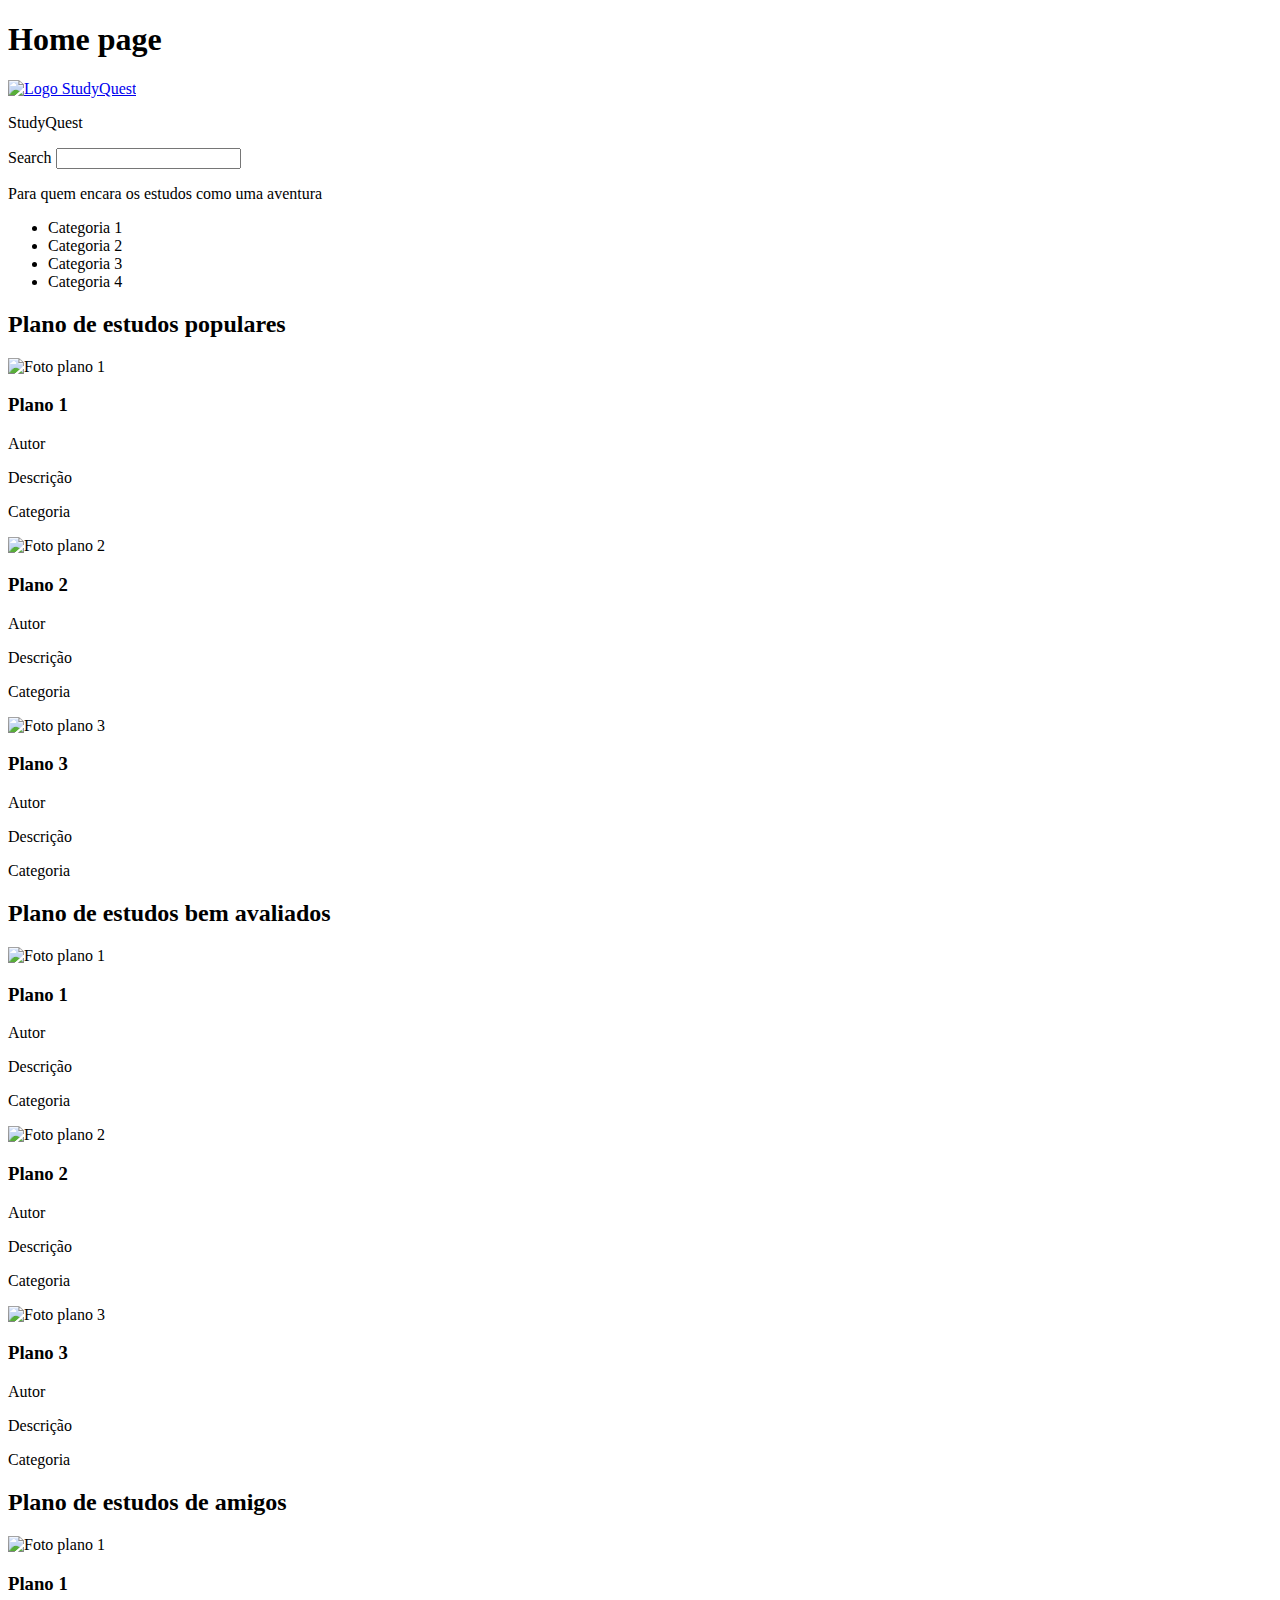
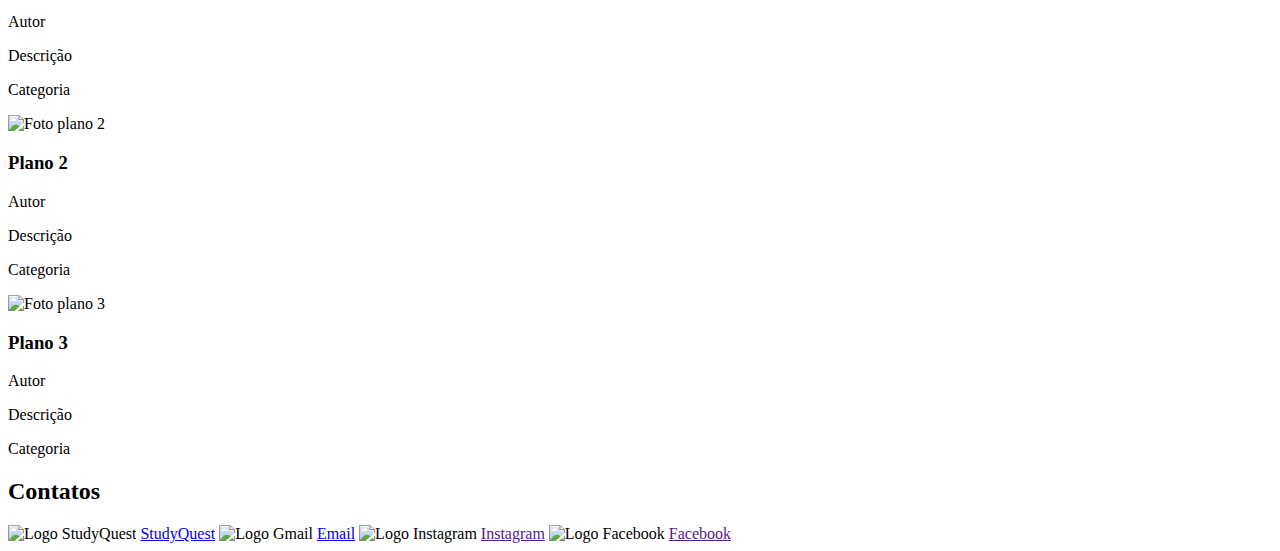
==== index.html @ 25277885 "Pagina home" ====
<!DOCTYPE html>
<html lang="pt-br">
    <head>
        <meta charset="UTF-8">
        <meta name="viewport" content="width=device-width, initial-scale=1.0">
        <meta name="description" content="Uma plataforma de divulgação de planos de estudo para aqueles que encaram o estudo como uma aventura! ">
        <title>StudyQuest - Home Page</title>
    </head>
    <body>
        <h1><strong>Home page</strong></h1>
        <a href="/index.html"><img src="" alt="Logo StudyQuest"></a>
        <p>StudyQuest</p>
        <form action= "" method = "GET">
            <label>Search</label>
            <input type="text" name="seachText">
        </form>
        <p>Para quem encara os estudos como uma aventura</p>
        <ul>
            <li>Categoria 1</li>
            <li>Categoria 2</li>
            <li>Categoria 3</li>
            <li>Categoria 4</li>
        </ul>
        <h2>Plano de estudos populares</h2>
            <div lista 1 de Planos>
                <div Plano 1>
                    <img src="" alt="Foto plano 1">
                    <h3 class="Titulo">Plano 1</h3>
                    <p class="Autor">Autor</p>
                    <p class="Descrição">Descrição</p>
                    <p class="Categoria">Categoria</p>
                </div>
                <div Plano 2>
                    <img src="" alt="Foto plano 2">
                    <h3 class="Titulo">Plano 2</h3>
                    <p class="Autor">Autor</p>
                    <p class="Descrição">Descrição</p>
                    <p class="Categoria">Categoria</p>
                </div>
                <div Plano 3>
                    <img src="" alt="Foto plano 3">
                    <h3 class="Titulo">Plano 3</h3>
                    <p class="Autor">Autor</p>
                    <p class="Descrição">Descrição</p>
                    <p class="Categoria">Categoria</p>
                </div>
            </div>
        <h2>Plano de estudos bem avaliados</h2>
            <div lista 2 de Planos>
                <div Plano 1>
                    <img src="" alt="Foto plano 1">
                    <h3 class="Titulo">Plano 1</h3>
                    <p class="Autor">Autor</p>
                    <p class="Descrição">Descrição</p>
                    <p class="Categoria">Categoria</p>
                </div>
                <div Plano 2>
                    <img src="" alt="Foto plano 2">
                    <h3 class="Titulo">Plano 2</h3>
                    <p class="Autor">Autor</p>
                    <p class="Descrição">Descrição</p>
                    <p class="Categoria">Categoria</p>
                </div>
                <div Plano 3>
                    <img src="" alt="Foto plano 3">
                    <h3 class="Titulo">Plano 3</h3>
                    <p class="Autor">Autor</p>
                    <p class="Descrição">Descrição</p>
                    <p class="Categoria">Categoria</p>
                </div>
            </div>
        <h2>Plano de estudos de amigos</h2>
            <div lista 3 de Planos>
                <div Plano 1>
                    <img src="" alt="Foto plano 1">
                    <h3 class="Titulo">Plano 1</h3>
                    <p class="Autor">Autor</p>
                    <p class="Descrição">Descrição</p>
                    <p class="Categoria">Categoria</p>
                </div>
                <div Plano 2>
                    <img src="" alt="Foto plano 2">
                    <h3 class="Titulo">Plano 2</h3>
                    <p class="Autor">Autor</p>
                    <p class="Descrição">Descrição</p>
                    <p class="Categoria">Categoria</p>
                </div>
                <div Plano 3>
                    <img src="" alt="Foto plano 3">
                    <h3 class="Titulo">Plano 3</h3>
                    <p class="Autor">Autor</p>
                    <p class="Descrição">Descrição</p>
                    <p class="Categoria">Categoria</p>
                </div>
            </div>
        <h2>Contatos</h2>
            <img src="" alt="Logo StudyQuest">
            <a href="/index.html">StudyQuest</a>
            <img src="" alt="Logo Gmail">
            <a href="mailto:iquecarvalho2005@gmail.com">Email</a>
            <img src="" alt="Logo Instagram">
            <a href="">Instagram</a>
            <img src="" alt="Logo Facebook">
            <a href="">Facebook</a>
    </body>
</html>
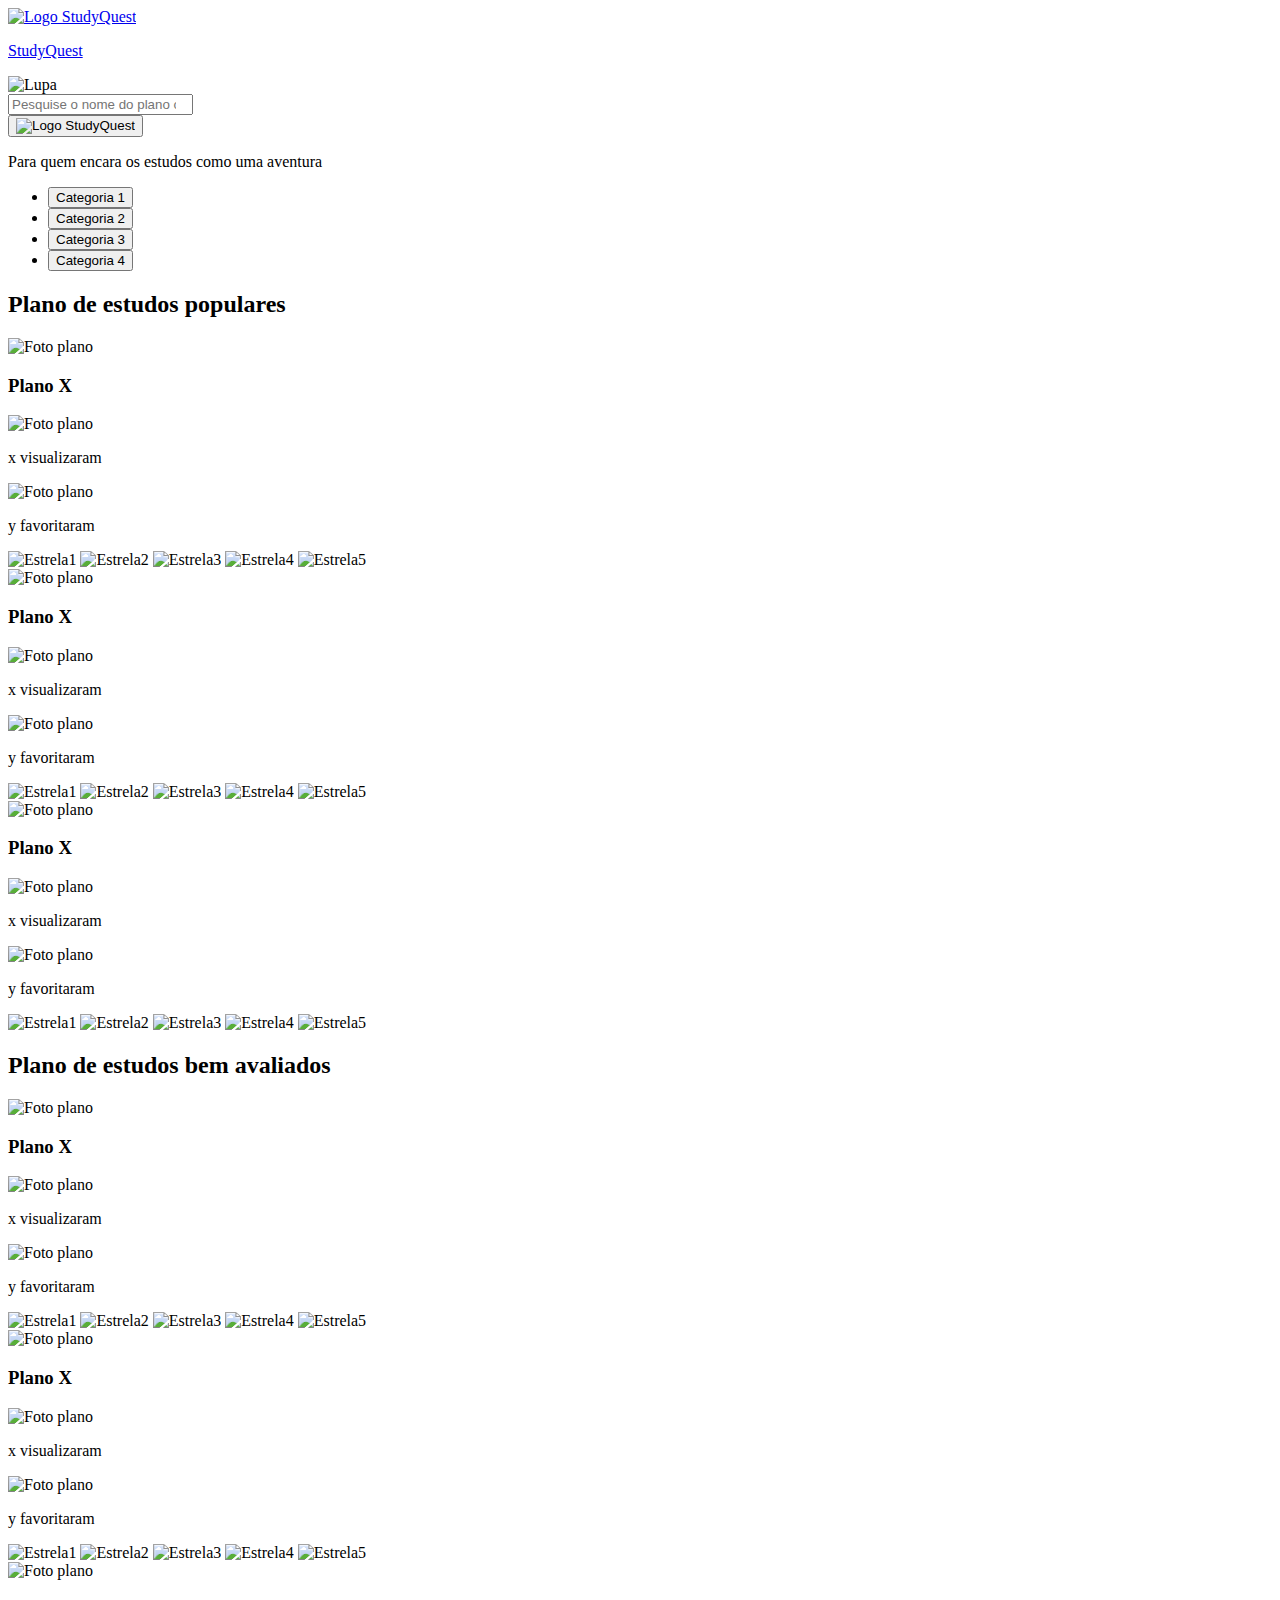
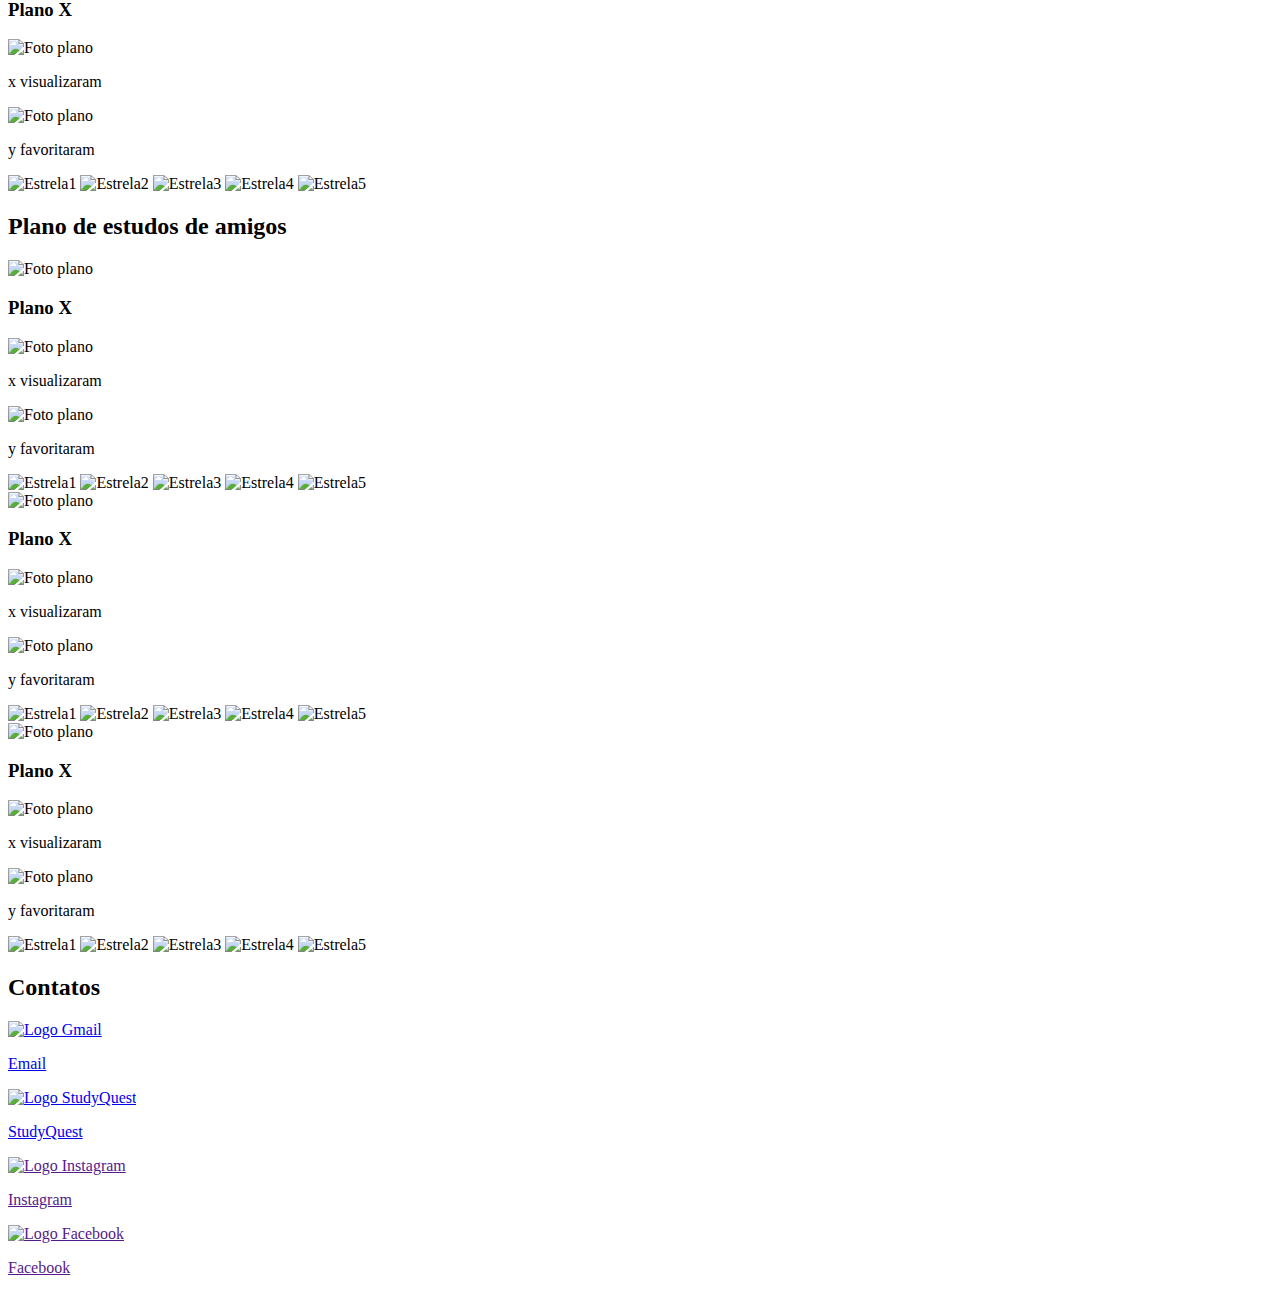
==== commit 5a82bd25: "Pagina home" ====
--- a/index.html
+++ b/index.html
@@ -4,103 +4,238 @@
         <meta charset="UTF-8">
         <meta name="viewport" content="width=device-width, initial-scale=1.0">
         <meta name="description" content="Uma plataforma de divulgação de planos de estudo para aqueles que encaram o estudo como uma aventura! ">
-        <title>StudyQuest - Home Page</title>
+        <title>StudyQuest - Home</title>
+        <link rel="stylesheet" href="HomePage\HomePageStyle.css">
     </head>
     <body>
-        <h1><strong>Home page</strong></h1>
-        <a href="/index.html"><img src="" alt="Logo StudyQuest"></a>
-        <p>StudyQuest</p>
-        <form action= "" method = "GET">
-            <label>Search</label>
-            <input type="text" name="seachText">
-        </form>
-        <p>Para quem encara os estudos como uma aventura</p>
-        <ul>
-            <li>Categoria 1</li>
-            <li>Categoria 2</li>
-            <li>Categoria 3</li>
-            <li>Categoria 4</li>
-        </ul>
-        <h2>Plano de estudos populares</h2>
-            <div lista 1 de Planos>
-                <div Plano 1>
-                    <img src="" alt="Foto plano 1">
-                    <h3 class="Titulo">Plano 1</h3>
-                    <p class="Autor">Autor</p>
-                    <p class="Descrição">Descrição</p>
-                    <p class="Categoria">Categoria</p>
-                </div>
-                <div Plano 2>
-                    <img src="" alt="Foto plano 2">
-                    <h3 class="Titulo">Plano 2</h3>
-                    <p class="Autor">Autor</p>
-                    <p class="Descrição">Descrição</p>
-                    <p class="Categoria">Categoria</p>
-                </div>
-                <div Plano 3>
-                    <img src="" alt="Foto plano 3">
-                    <h3 class="Titulo">Plano 3</h3>
-                    <p class="Autor">Autor</p>
-                    <p class="Descrição">Descrição</p>
-                    <p class="Categoria">Categoria</p>
+        <header>
+            <div class="container">
+                <a href="index.html">
+                    <img src="HomePage\fodasse.png" alt="Logo StudyQuest">
+                    <p id="nomeSite">StudyQuest</p>
+                </a>
+                <div class="searchComponents">
+                    <img id="lupa" src="HomePage\lupa.png" alt="Lupa">
+                    <form id="searchBar" action= "" method = "GET" >
+                        <input type="search" name="seachText" placeholder="Pesquise o nome do plano ou categoria">
+                    </form>
+                </div>
+                <button>
+                    <img src="HomePage\perfil.png" alt="Logo StudyQuest">
+                </button>
+            </div>
+            <div class="categoria">
+                <p id="slogan">Para quem encara os estudos como uma aventura</p>
+                <ul>
+                    <li><button>Categoria 1</button></li>
+                    <li><button>Categoria 2</button></li>
+                    <li><button>Categoria 3</button></li>
+                    <li><button>Categoria 4</button></li>
+                </ul>
+            </div>
+        </header>
+        <main>
+            <h2>Plano de estudos populares</h2>
+            <div class = "Roll">
+                <div class = "plano">
+                    <img src="HomePage\livros.png" alt="Foto plano">
+                    <h3>Plano X</h3>
+                    <div class="Visualizar">
+                        <img src="HomePage\olho.png" alt="Foto plano">
+                        <p>x visualizaram</p>
+                    </div>
+                    <div class="Favoritar">
+                        <img src="HomePage\coracao.png" alt="Foto plano">
+                        <p>y favoritaram</p>
+                    </div>
+                    <div class="Estrelas">
+                        <img src="HomePage\estrela.png" alt="Estrela1">
+                        <img src="HomePage\estrela.png" alt="Estrela2">
+                        <img src="HomePage\estrela.png" alt="Estrela3">
+                        <img src="HomePage\estrela.png" alt="Estrela4">
+                        <img src="HomePage\estrela.png" alt="Estrela5">
+                    </div>
+                </div>
+                <div class = "plano">
+                    <img src="HomePage\livros.png" alt="Foto plano">
+                    <h3 class="Titulo">Plano X</h3>
+                    <div class="Visualizar">
+                        <img src="HomePage\olho.png" alt="Foto plano">
+                        <p class="Autor">x visualizaram</p>
+                    </div>
+                    <div class="Favoritar">
+                        <img src="HomePage\coracao.png" alt="Foto plano">
+                        <p class="Autor">y favoritaram</p>
+                    </div>
+                    <div class="Estrelas">
+                        <img src="HomePage\estrela.png" alt="Estrela1">
+                        <img src="HomePage\estrela.png" alt="Estrela2">
+                        <img src="HomePage\estrela.png" alt="Estrela3">
+                        <img src="HomePage\estrela.png" alt="Estrela4">
+                        <img src="HomePage\estrela.png" alt="Estrela5">
+                    </div>
+                </div>
+                <div class = "plano">
+                    <img src="HomePage\livros.png" alt="Foto plano">
+                    <h3 class="Titulo">Plano X</h3>
+                    <div class="Visualizar">
+                        <img src="HomePage\olho.png" alt="Foto plano">
+                        <p class="Autor">x visualizaram</p>
+                    </div>
+                    <div class="Favoritar">
+                        <img src="HomePage\coracao.png" alt="Foto plano">
+                        <p class="Autor">y favoritaram</p>
+                    </div>
+                    <div class="Estrelas">
+                        <img src="HomePage\estrela.png" alt="Estrela1">
+                        <img src="HomePage\estrela.png" alt="Estrela2">
+                        <img src="HomePage\estrela.png" alt="Estrela3">
+                        <img src="HomePage\estrela.png" alt="Estrela4">
+                        <img src="HomePage\estrela.png" alt="Estrela5">
+                    </div>
                 </div>
             </div>
         <h2>Plano de estudos bem avaliados</h2>
-            <div lista 2 de Planos>
-                <div Plano 1>
-                    <img src="" alt="Foto plano 1">
-                    <h3 class="Titulo">Plano 1</h3>
-                    <p class="Autor">Autor</p>
-                    <p class="Descrição">Descrição</p>
-                    <p class="Categoria">Categoria</p>
-                </div>
-                <div Plano 2>
-                    <img src="" alt="Foto plano 2">
-                    <h3 class="Titulo">Plano 2</h3>
-                    <p class="Autor">Autor</p>
-                    <p class="Descrição">Descrição</p>
-                    <p class="Categoria">Categoria</p>
-                </div>
-                <div Plano 3>
-                    <img src="" alt="Foto plano 3">
-                    <h3 class="Titulo">Plano 3</h3>
-                    <p class="Autor">Autor</p>
-                    <p class="Descrição">Descrição</p>
-                    <p class="Categoria">Categoria</p>
+            <div class = "Roll">
+                <div class = "plano">
+                    <img src="HomePage\livros.png" alt="Foto plano">
+                    <h3 class="Titulo">Plano X</h3>
+                    <div class="Visualizar">
+                        <img src="HomePage\olho.png" alt="Foto plano">
+                        <p class="Autor">x visualizaram</p>
+                    </div>
+                    <div class="Favoritar">
+                        <img src="HomePage\coracao.png" alt="Foto plano">
+                        <p class="Autor">y favoritaram</p>
+                    </div>
+                    <div class="Estrelas">
+                        <img src="HomePage\estrela.png" alt="Estrela1">
+                        <img src="HomePage\estrela.png" alt="Estrela2">
+                        <img src="HomePage\estrela.png" alt="Estrela3">
+                        <img src="HomePage\estrela.png" alt="Estrela4">
+                        <img src="HomePage\estrela.png" alt="Estrela5">
+                    </div>
+                </div>
+                <div class = "plano">
+                    <img src="HomePage\livros.png" alt="Foto plano">
+                    <h3 class="Titulo">Plano X</h3>
+                    <div class="Visualizar">
+                        <img src="HomePage\olho.png" alt="Foto plano">
+                        <p class="Autor">x visualizaram</p>
+                    </div>
+                    <div class="Favoritar">
+                        <img src="HomePage\coracao.png" alt="Foto plano">
+                        <p class="Autor">y favoritaram</p>
+                    </div>
+                    <div class="Estrelas">
+                        <img src="HomePage\estrela.png" alt="Estrela1">
+                        <img src="HomePage\estrela.png" alt="Estrela2">
+                        <img src="HomePage\estrela.png" alt="Estrela3">
+                        <img src="HomePage\estrela.png" alt="Estrela4">
+                        <img src="HomePage\estrela.png" alt="Estrela5">
+                    </div>
+                </div>
+                <div class = "plano">
+                    <img src="HomePage\livros.png" alt="Foto plano">
+                    <h3 class="Titulo">Plano X</h3>
+                    <div class="Visualizar">
+                        <img src="HomePage\olho.png" alt="Foto plano">
+                        <p class="Autor">x visualizaram</p>
+                    </div>
+                    <div class="Favoritar">
+                        <img src="HomePage\coracao.png" alt="Foto plano">
+                        <p class="Autor">y favoritaram</p>
+                    </div>
+                    <div class="Estrelas">
+                        <img src="HomePage\estrela.png" alt="Estrela1">
+                        <img src="HomePage\estrela.png" alt="Estrela2">
+                        <img src="HomePage\estrela.png" alt="Estrela3">
+                        <img src="HomePage\estrela.png" alt="Estrela4">
+                        <img src="HomePage\estrela.png" alt="Estrela5">
+                    </div>
                 </div>
             </div>
         <h2>Plano de estudos de amigos</h2>
-            <div lista 3 de Planos>
-                <div Plano 1>
-                    <img src="" alt="Foto plano 1">
-                    <h3 class="Titulo">Plano 1</h3>
-                    <p class="Autor">Autor</p>
-                    <p class="Descrição">Descrição</p>
-                    <p class="Categoria">Categoria</p>
-                </div>
-                <div Plano 2>
-                    <img src="" alt="Foto plano 2">
-                    <h3 class="Titulo">Plano 2</h3>
-                    <p class="Autor">Autor</p>
-                    <p class="Descrição">Descrição</p>
-                    <p class="Categoria">Categoria</p>
-                </div>
-                <div Plano 3>
-                    <img src="" alt="Foto plano 3">
-                    <h3 class="Titulo">Plano 3</h3>
-                    <p class="Autor">Autor</p>
-                    <p class="Descrição">Descrição</p>
-                    <p class="Categoria">Categoria</p>
-                </div>
-            </div>
-        <h2>Contatos</h2>
-            <img src="" alt="Logo StudyQuest">
-            <a href="/index.html">StudyQuest</a>
-            <img src="" alt="Logo Gmail">
-            <a href="mailto:iquecarvalho2005@gmail.com">Email</a>
-            <img src="" alt="Logo Instagram">
-            <a href="">Instagram</a>
-            <img src="" alt="Logo Facebook">
-            <a href="">Facebook</a>
+            <div class = "Roll">
+                <div class = "plano">
+                    <img src="HomePage\livros.png" alt="Foto plano">
+                    <h3 class="Titulo">Plano X</h3>
+                    <div class="Visualizar">
+                        <img src="HomePage\olho.png" alt="Foto plano">
+                        <p class="Autor">x visualizaram</p>
+                    </div>
+                    <div class="Favoritar">
+                        <img src="HomePage\coracao.png" alt="Foto plano">
+                        <p class="Autor">y favoritaram</p>
+                    </div>
+                    <div class="Estrelas">
+                        <img src="HomePage\estrela.png" alt="Estrela1">
+                        <img src="HomePage\estrela.png" alt="Estrela2">
+                        <img src="HomePage\estrela.png" alt="Estrela3">
+                        <img src="HomePage\estrela.png" alt="Estrela4">
+                        <img src="HomePage\estrela.png" alt="Estrela5">
+                    </div>
+                </div>
+                <div class = "plano">
+                    <img src="HomePage\livros.png" alt="Foto plano">
+                    <h3 class="Titulo">Plano X</h3>
+                    <div class="Visualizar">
+                        <img src="HomePage\olho.png" alt="Foto plano">
+                        <p class="Autor">x visualizaram</p>
+                    </div>
+                    <div class="Favoritar">
+                        <img src="HomePage\coracao.png" alt="Foto plano">
+                        <p class="Autor">y favoritaram</p>
+                    </div>
+                    <div class="Estrelas">
+                        <img src="HomePage\estrela.png" alt="Estrela1">
+                        <img src="HomePage\estrela.png" alt="Estrela2">
+                        <img src="HomePage\estrela.png" alt="Estrela3">
+                        <img src="HomePage\estrela.png" alt="Estrela4">
+                        <img src="HomePage\estrela.png" alt="Estrela5">
+                    </div>
+                </div>
+                <div class = "plano">
+                    <img src="HomePage\livros.png" alt="Foto plano">
+                    <h3 class="Titulo">Plano X</h3>
+                    <div class="Visualizar">
+                        <img src="HomePage\olho.png" alt="Foto plano">
+                        <p class="Autor">x visualizaram</p>
+                    </div>
+                    <div class="Favoritar">
+                        <img src="HomePage\coracao.png" alt="Foto plano">
+                        <p class="Autor">y favoritaram</p>
+                    </div>
+                    <div class="Estrelas">
+                        <img src="HomePage\estrela.png" alt="Estrela1">
+                        <img src="HomePage\estrela.png" alt="Estrela2">
+                        <img src="HomePage\estrela.png" alt="Estrela3">
+                        <img src="HomePage\estrela.png" alt="Estrela4">
+                        <img src="HomePage\estrela.png" alt="Estrela5">
+                    </div>
+                </div>
+            </div>
+        </main>
+        <footer>
+            <h2>Contatos</h2>
+            <div class="bottomContainer">
+                <a class="item1" href="mailto:">
+                    <img src="HomePage\fodasse.png" alt="Logo Gmail">
+                    <p>Email</p>
+                </a>
+                <a class="item2" href="index.html">
+                    <img src="HomePage\fodasse.png" alt="Logo StudyQuest">
+                    <p>StudyQuest</p>
+                </a>
+                <a class="item3" href="">
+                    <img src="HomePage\fodasse.png" alt="Logo Instagram">
+                    <p>Instagram</p>
+                </a>
+                <a class="item4" href="">
+                    <img src="HomePage\fodasse.png" alt="Logo Facebook">
+                    <p>Facebook</p>
+                </a>
+            </div>
+        </footer>
     </body>
 </html>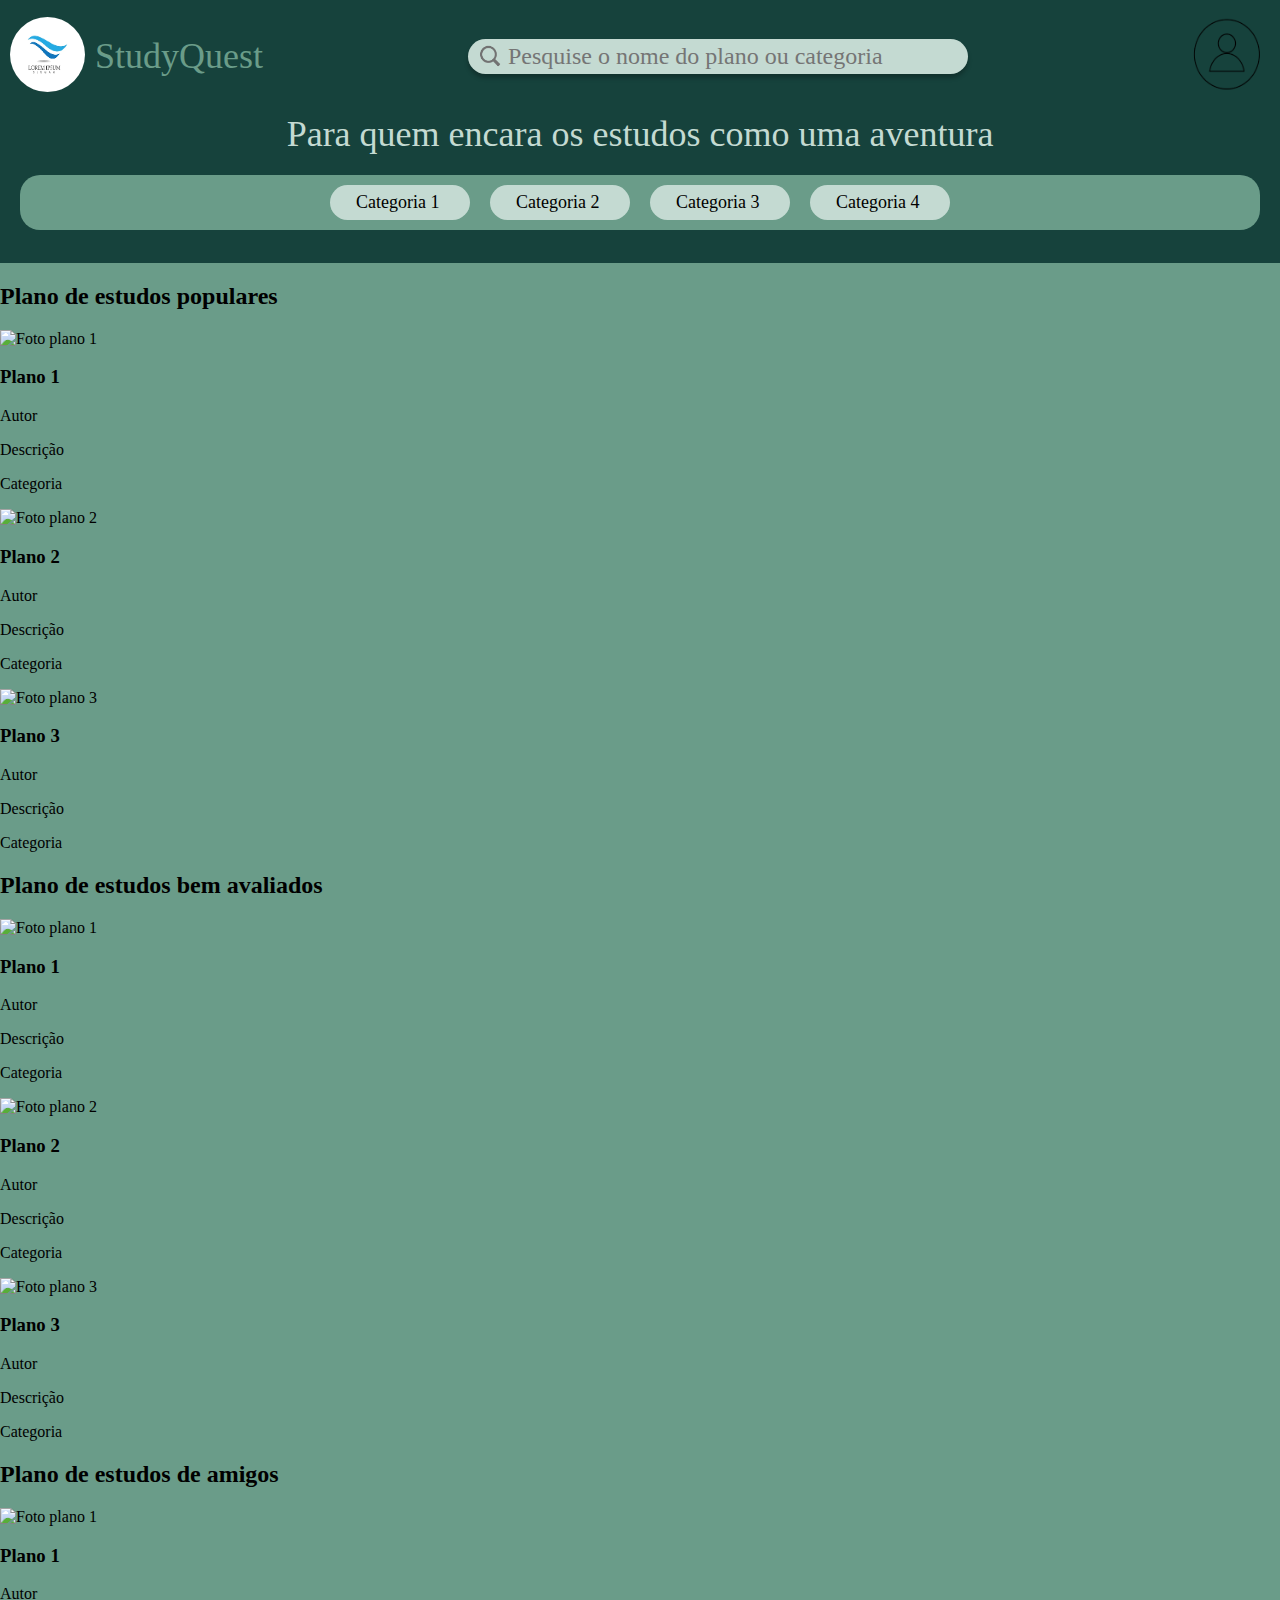
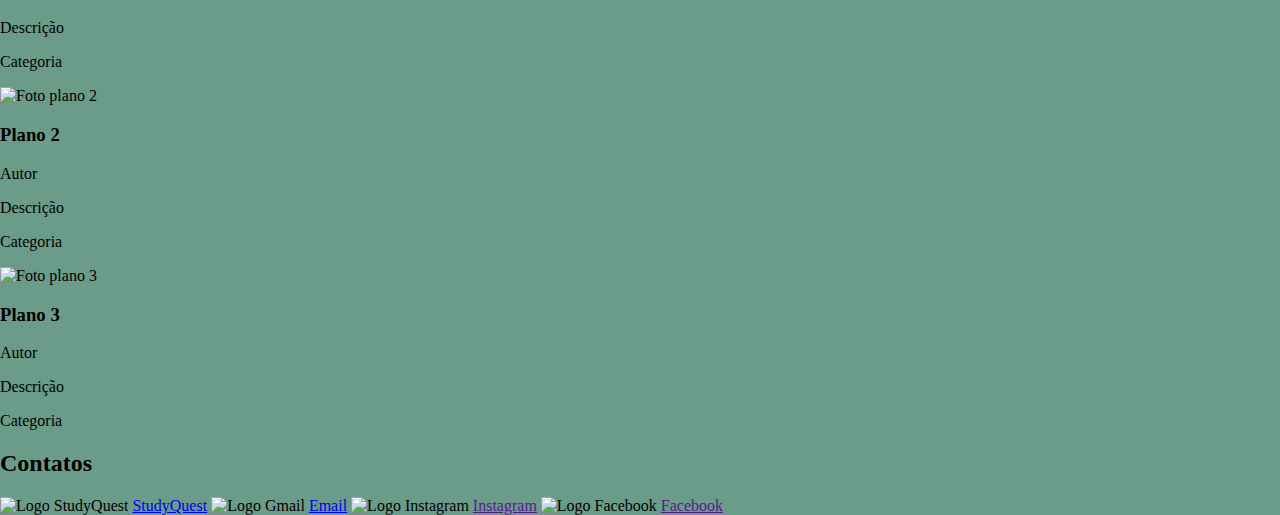
==== commit 21996a8f: "Header Main page" ====
--- a/index.html
+++ b/index.html
@@ -4,7 +4,7 @@
         <meta charset="UTF-8">
         <meta name="viewport" content="width=device-width, initial-scale=1.0">
         <meta name="description" content="Uma plataforma de divulgação de planos de estudo para aqueles que encaram o estudo como uma aventura! ">
-        <title>StudyQuest - Home</title>
+        <title>StudyQuest - Home Page</title>
         <link rel="stylesheet" href="HomePage\HomePageStyle.css">
     </head>
     <body>
@@ -12,12 +12,12 @@
             <div class="container">
                 <a href="index.html">
                     <img src="HomePage\fodasse.png" alt="Logo StudyQuest">
-                    <p id="nomeSite">StudyQuest</p>
                 </a>
+                <p id="nomeSite">StudyQuest</p>
                 <div class="searchComponents">
                     <img id="lupa" src="HomePage\lupa.png" alt="Lupa">
                     <form id="searchBar" action= "" method = "GET" >
-                        <input type="search" name="seachText" placeholder="Pesquise o nome do plano ou categoria">
+                        <input type="text" name="seachText" placeholder="Pesquise o nome do plano ou categoria">
                     </form>
                 </div>
                 <button>
@@ -36,206 +36,88 @@
         </header>
         <main>
             <h2>Plano de estudos populares</h2>
-            <div class = "Roll">
-                <div class = "plano">
-                    <img src="HomePage\livros.png" alt="Foto plano">
-                    <h3>Plano X</h3>
-                    <div class="Visualizar">
-                        <img src="HomePage\olho.png" alt="Foto plano">
-                        <p>x visualizaram</p>
-                    </div>
-                    <div class="Favoritar">
-                        <img src="HomePage\coracao.png" alt="Foto plano">
-                        <p>y favoritaram</p>
-                    </div>
-                    <div class="Estrelas">
-                        <img src="HomePage\estrela.png" alt="Estrela1">
-                        <img src="HomePage\estrela.png" alt="Estrela2">
-                        <img src="HomePage\estrela.png" alt="Estrela3">
-                        <img src="HomePage\estrela.png" alt="Estrela4">
-                        <img src="HomePage\estrela.png" alt="Estrela5">
-                    </div>
+            <div lista 1 de Planos>
+                <div Plano 1>
+                    <img src="" alt="Foto plano 1">
+                    <h3 class="Titulo">Plano 1</h3>
+                    <p class="Autor">Autor</p>
+                    <p class="Descrição">Descrição</p>
+                    <p class="Categoria">Categoria</p>
                 </div>
-                <div class = "plano">
-                    <img src="HomePage\livros.png" alt="Foto plano">
-                    <h3 class="Titulo">Plano X</h3>
-                    <div class="Visualizar">
-                        <img src="HomePage\olho.png" alt="Foto plano">
-                        <p class="Autor">x visualizaram</p>
-                    </div>
-                    <div class="Favoritar">
-                        <img src="HomePage\coracao.png" alt="Foto plano">
-                        <p class="Autor">y favoritaram</p>
-                    </div>
-                    <div class="Estrelas">
-                        <img src="HomePage\estrela.png" alt="Estrela1">
-                        <img src="HomePage\estrela.png" alt="Estrela2">
-                        <img src="HomePage\estrela.png" alt="Estrela3">
-                        <img src="HomePage\estrela.png" alt="Estrela4">
-                        <img src="HomePage\estrela.png" alt="Estrela5">
-                    </div>
+                <div Plano 2>
+                    <img src="" alt="Foto plano 2">
+                    <h3 class="Titulo">Plano 2</h3>
+                    <p class="Autor">Autor</p>
+                    <p class="Descrição">Descrição</p>
+                    <p class="Categoria">Categoria</p>
                 </div>
-                <div class = "plano">
-                    <img src="HomePage\livros.png" alt="Foto plano">
-                    <h3 class="Titulo">Plano X</h3>
-                    <div class="Visualizar">
-                        <img src="HomePage\olho.png" alt="Foto plano">
-                        <p class="Autor">x visualizaram</p>
-                    </div>
-                    <div class="Favoritar">
-                        <img src="HomePage\coracao.png" alt="Foto plano">
-                        <p class="Autor">y favoritaram</p>
-                    </div>
-                    <div class="Estrelas">
-                        <img src="HomePage\estrela.png" alt="Estrela1">
-                        <img src="HomePage\estrela.png" alt="Estrela2">
-                        <img src="HomePage\estrela.png" alt="Estrela3">
-                        <img src="HomePage\estrela.png" alt="Estrela4">
-                        <img src="HomePage\estrela.png" alt="Estrela5">
-                    </div>
+                <div Plano 3>
+                    <img src="" alt="Foto plano 3">
+                    <h3 class="Titulo">Plano 3</h3>
+                    <p class="Autor">Autor</p>
+                    <p class="Descrição">Descrição</p>
+                    <p class="Categoria">Categoria</p>
                 </div>
             </div>
         <h2>Plano de estudos bem avaliados</h2>
-            <div class = "Roll">
-                <div class = "plano">
-                    <img src="HomePage\livros.png" alt="Foto plano">
-                    <h3 class="Titulo">Plano X</h3>
-                    <div class="Visualizar">
-                        <img src="HomePage\olho.png" alt="Foto plano">
-                        <p class="Autor">x visualizaram</p>
-                    </div>
-                    <div class="Favoritar">
-                        <img src="HomePage\coracao.png" alt="Foto plano">
-                        <p class="Autor">y favoritaram</p>
-                    </div>
-                    <div class="Estrelas">
-                        <img src="HomePage\estrela.png" alt="Estrela1">
-                        <img src="HomePage\estrela.png" alt="Estrela2">
-                        <img src="HomePage\estrela.png" alt="Estrela3">
-                        <img src="HomePage\estrela.png" alt="Estrela4">
-                        <img src="HomePage\estrela.png" alt="Estrela5">
-                    </div>
+            <div lista 2 de Planos>
+                <div Plano 1>
+                    <img src="" alt="Foto plano 1">
+                    <h3 class="Titulo">Plano 1</h3>
+                    <p class="Autor">Autor</p>
+                    <p class="Descrição">Descrição</p>
+                    <p class="Categoria">Categoria</p>
                 </div>
-                <div class = "plano">
-                    <img src="HomePage\livros.png" alt="Foto plano">
-                    <h3 class="Titulo">Plano X</h3>
-                    <div class="Visualizar">
-                        <img src="HomePage\olho.png" alt="Foto plano">
-                        <p class="Autor">x visualizaram</p>
-                    </div>
-                    <div class="Favoritar">
-                        <img src="HomePage\coracao.png" alt="Foto plano">
-                        <p class="Autor">y favoritaram</p>
-                    </div>
-                    <div class="Estrelas">
-                        <img src="HomePage\estrela.png" alt="Estrela1">
-                        <img src="HomePage\estrela.png" alt="Estrela2">
-                        <img src="HomePage\estrela.png" alt="Estrela3">
-                        <img src="HomePage\estrela.png" alt="Estrela4">
-                        <img src="HomePage\estrela.png" alt="Estrela5">
-                    </div>
+                <div Plano 2>
+                    <img src="" alt="Foto plano 2">
+                    <h3 class="Titulo">Plano 2</h3>
+                    <p class="Autor">Autor</p>
+                    <p class="Descrição">Descrição</p>
+                    <p class="Categoria">Categoria</p>
                 </div>
-                <div class = "plano">
-                    <img src="HomePage\livros.png" alt="Foto plano">
-                    <h3 class="Titulo">Plano X</h3>
-                    <div class="Visualizar">
-                        <img src="HomePage\olho.png" alt="Foto plano">
-                        <p class="Autor">x visualizaram</p>
-                    </div>
-                    <div class="Favoritar">
-                        <img src="HomePage\coracao.png" alt="Foto plano">
-                        <p class="Autor">y favoritaram</p>
-                    </div>
-                    <div class="Estrelas">
-                        <img src="HomePage\estrela.png" alt="Estrela1">
-                        <img src="HomePage\estrela.png" alt="Estrela2">
-                        <img src="HomePage\estrela.png" alt="Estrela3">
-                        <img src="HomePage\estrela.png" alt="Estrela4">
-                        <img src="HomePage\estrela.png" alt="Estrela5">
-                    </div>
+                <div Plano 3>
+                    <img src="" alt="Foto plano 3">
+                    <h3 class="Titulo">Plano 3</h3>
+                    <p class="Autor">Autor</p>
+                    <p class="Descrição">Descrição</p>
+                    <p class="Categoria">Categoria</p>
                 </div>
             </div>
         <h2>Plano de estudos de amigos</h2>
-            <div class = "Roll">
-                <div class = "plano">
-                    <img src="HomePage\livros.png" alt="Foto plano">
-                    <h3 class="Titulo">Plano X</h3>
-                    <div class="Visualizar">
-                        <img src="HomePage\olho.png" alt="Foto plano">
-                        <p class="Autor">x visualizaram</p>
-                    </div>
-                    <div class="Favoritar">
-                        <img src="HomePage\coracao.png" alt="Foto plano">
-                        <p class="Autor">y favoritaram</p>
-                    </div>
-                    <div class="Estrelas">
-                        <img src="HomePage\estrela.png" alt="Estrela1">
-                        <img src="HomePage\estrela.png" alt="Estrela2">
-                        <img src="HomePage\estrela.png" alt="Estrela3">
-                        <img src="HomePage\estrela.png" alt="Estrela4">
-                        <img src="HomePage\estrela.png" alt="Estrela5">
-                    </div>
+            <div lista 3 de Planos>
+                <div Plano 1>
+                    <img src="" alt="Foto plano 1">
+                    <h3 class="Titulo">Plano 1</h3>
+                    <p class="Autor">Autor</p>
+                    <p class="Descrição">Descrição</p>
+                    <p class="Categoria">Categoria</p>
                 </div>
-                <div class = "plano">
-                    <img src="HomePage\livros.png" alt="Foto plano">
-                    <h3 class="Titulo">Plano X</h3>
-                    <div class="Visualizar">
-                        <img src="HomePage\olho.png" alt="Foto plano">
-                        <p class="Autor">x visualizaram</p>
-                    </div>
-                    <div class="Favoritar">
-                        <img src="HomePage\coracao.png" alt="Foto plano">
-                        <p class="Autor">y favoritaram</p>
-                    </div>
-                    <div class="Estrelas">
-                        <img src="HomePage\estrela.png" alt="Estrela1">
-                        <img src="HomePage\estrela.png" alt="Estrela2">
-                        <img src="HomePage\estrela.png" alt="Estrela3">
-                        <img src="HomePage\estrela.png" alt="Estrela4">
-                        <img src="HomePage\estrela.png" alt="Estrela5">
-                    </div>
+                <div Plano 2>
+                    <img src="" alt="Foto plano 2">
+                    <h3 class="Titulo">Plano 2</h3>
+                    <p class="Autor">Autor</p>
+                    <p class="Descrição">Descrição</p>
+                    <p class="Categoria">Categoria</p>
                 </div>
-                <div class = "plano">
-                    <img src="HomePage\livros.png" alt="Foto plano">
-                    <h3 class="Titulo">Plano X</h3>
-                    <div class="Visualizar">
-                        <img src="HomePage\olho.png" alt="Foto plano">
-                        <p class="Autor">x visualizaram</p>
-                    </div>
-                    <div class="Favoritar">
-                        <img src="HomePage\coracao.png" alt="Foto plano">
-                        <p class="Autor">y favoritaram</p>
-                    </div>
-                    <div class="Estrelas">
-                        <img src="HomePage\estrela.png" alt="Estrela1">
-                        <img src="HomePage\estrela.png" alt="Estrela2">
-                        <img src="HomePage\estrela.png" alt="Estrela3">
-                        <img src="HomePage\estrela.png" alt="Estrela4">
-                        <img src="HomePage\estrela.png" alt="Estrela5">
-                    </div>
+                <div Plano 3>
+                    <img src="" alt="Foto plano 3">
+                    <h3 class="Titulo">Plano 3</h3>
+                    <p class="Autor">Autor</p>
+                    <p class="Descrição">Descrição</p>
+                    <p class="Categoria">Categoria</p>
                 </div>
             </div>
         </main>
         <footer>
             <h2>Contatos</h2>
-            <div class="bottomContainer">
-                <a class="item1" href="mailto:">
-                    <img src="HomePage\fodasse.png" alt="Logo Gmail">
-                    <p>Email</p>
-                </a>
-                <a class="item2" href="index.html">
-                    <img src="HomePage\fodasse.png" alt="Logo StudyQuest">
-                    <p>StudyQuest</p>
-                </a>
-                <a class="item3" href="">
-                    <img src="HomePage\fodasse.png" alt="Logo Instagram">
-                    <p>Instagram</p>
-                </a>
-                <a class="item4" href="">
-                    <img src="HomePage\fodasse.png" alt="Logo Facebook">
-                    <p>Facebook</p>
-                </a>
-            </div>
+            <img src="" alt="Logo StudyQuest">
+            <a href="index.html">StudyQuest</a>
+            <img src="" alt="Logo Gmail">
+            <a href="mailto:iquecarvalho2005@gmail.com">Email</a>
+            <img src="" alt="Logo Instagram">
+            <a href="">Instagram</a>
+            <img src="" alt="Logo Facebook">
+            <a href="">Facebook</a>
         </footer>
     </body>
 </html>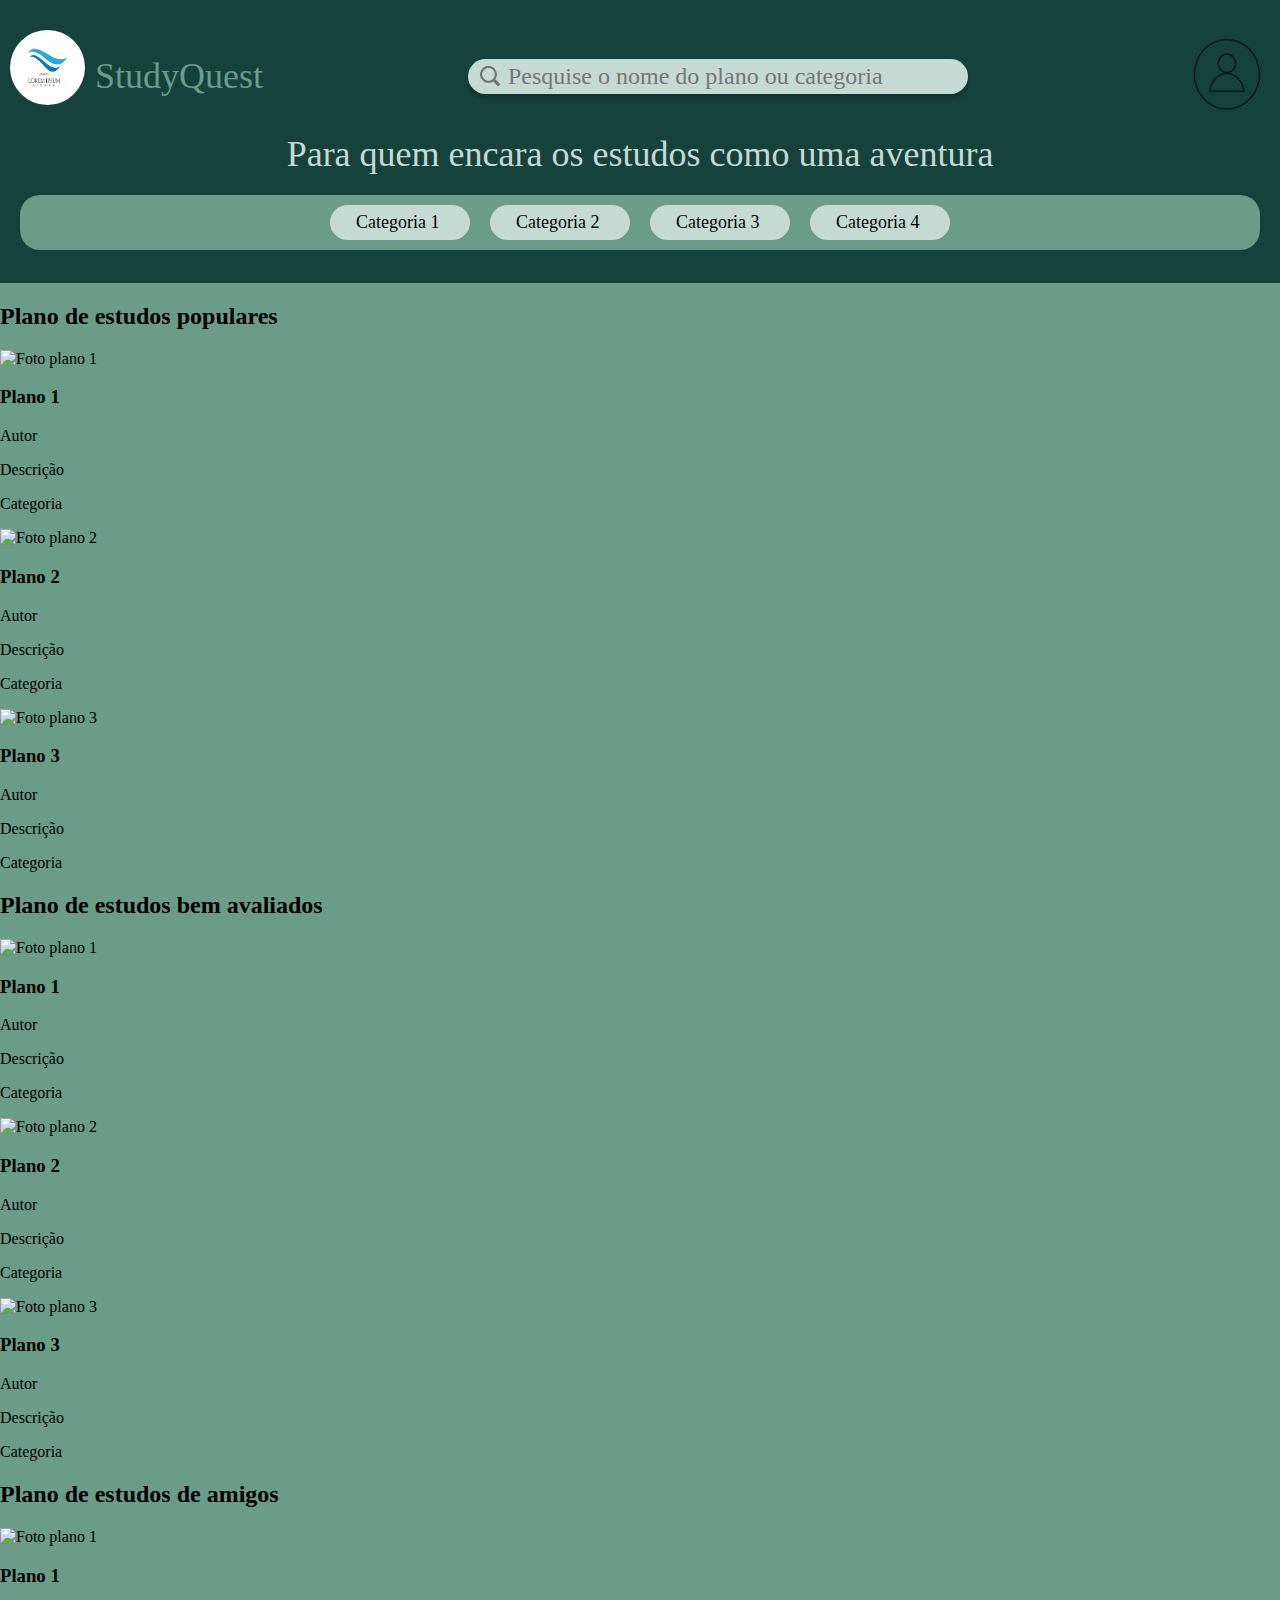
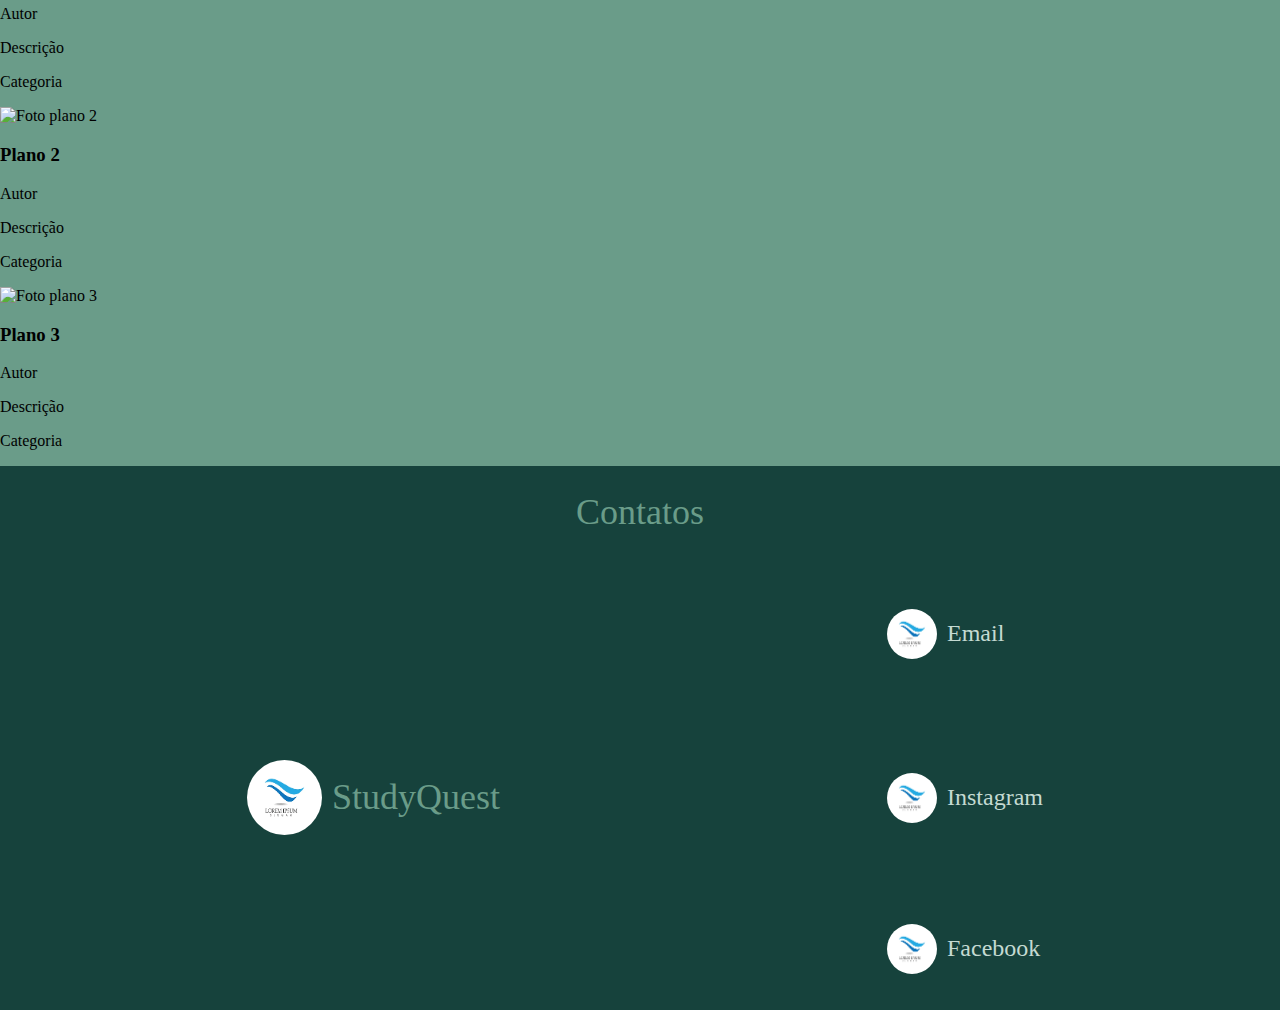
==== commit cc1c6655: "CSS Header e footer pagina principal" ====
--- a/index.html
+++ b/index.html
@@ -12,8 +12,8 @@
             <div class="container">
                 <a href="index.html">
                     <img src="HomePage\fodasse.png" alt="Logo StudyQuest">
+                    <p id="nomeSite">StudyQuest</p>
                 </a>
-                <p id="nomeSite">StudyQuest</p>
                 <div class="searchComponents">
                     <img id="lupa" src="HomePage\lupa.png" alt="Lupa">
                     <form id="searchBar" action= "" method = "GET" >
@@ -110,14 +110,24 @@
         </main>
         <footer>
             <h2>Contatos</h2>
-            <img src="" alt="Logo StudyQuest">
-            <a href="index.html">StudyQuest</a>
-            <img src="" alt="Logo Gmail">
-            <a href="mailto:iquecarvalho2005@gmail.com">Email</a>
-            <img src="" alt="Logo Instagram">
-            <a href="">Instagram</a>
-            <img src="" alt="Logo Facebook">
-            <a href="">Facebook</a>
+            <div class="bottomContainer">
+                <a class="item1" href="mailto:">
+                    <img src="HomePage\fodasse.png" alt="Logo Gmail">
+                    <p>Email</p>
+                </a>
+                <a class="item2" href="index.html">
+                    <img src="HomePage\fodasse.png" alt="Logo StudyQuest">
+                    <p>StudyQuest</p>
+                </a>
+                <a class="item3" href="">
+                    <img src="HomePage\fodasse.png" alt="Logo Instagram">
+                    <p>Instagram</p>
+                </a>
+                <a class="item4" href="">
+                    <img src="HomePage\fodasse.png" alt="Logo Facebook">
+                    <p>Facebook</p>
+                </a>
+            </div>
         </footer>
     </body>
 </html>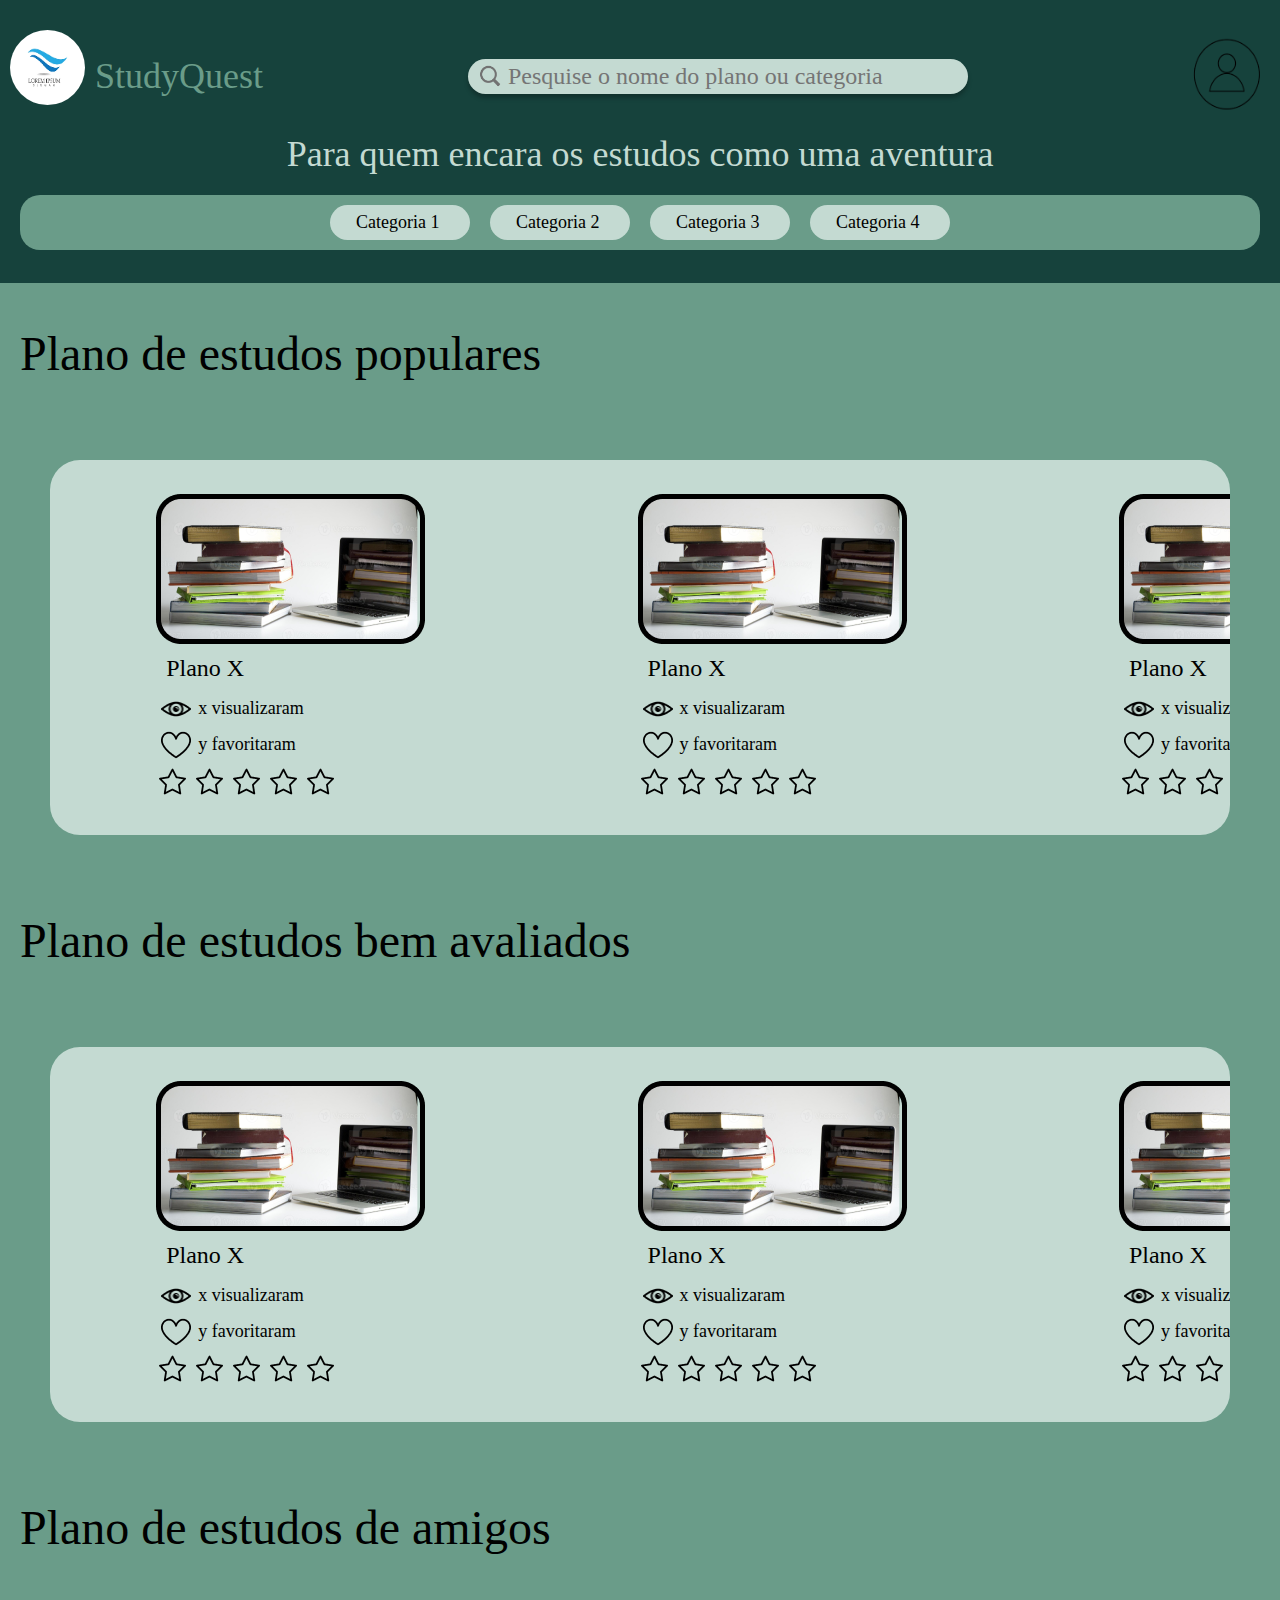
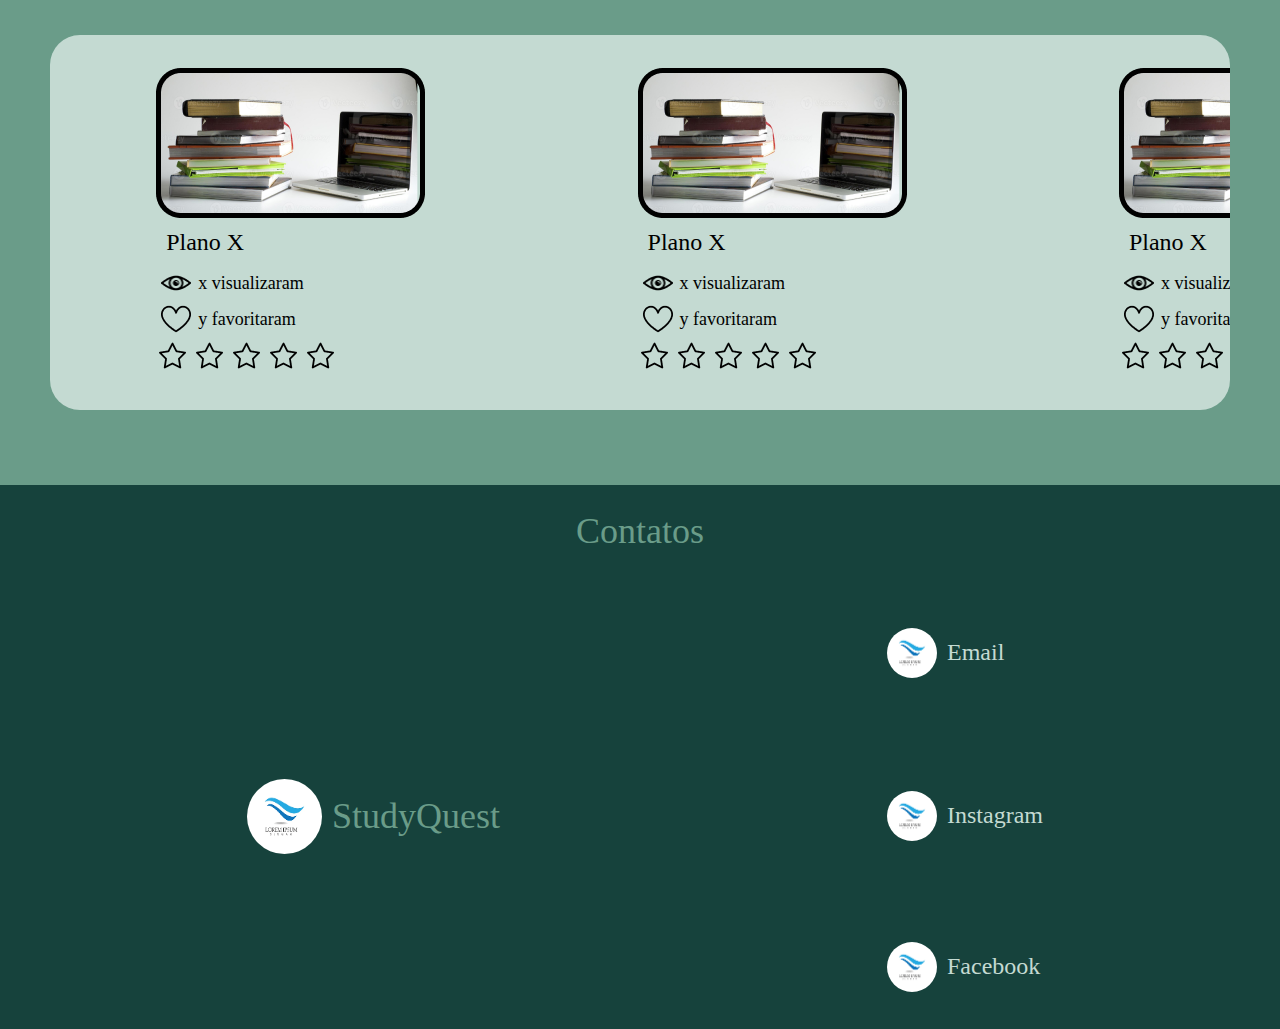
==== commit ab680007: "CSS Pagina home" ====
--- a/index.html
+++ b/index.html
@@ -17,7 +17,7 @@
                 <div class="searchComponents">
                     <img id="lupa" src="HomePage\lupa.png" alt="Lupa">
                     <form id="searchBar" action= "" method = "GET" >
-                        <input type="text" name="seachText" placeholder="Pesquise o nome do plano ou categoria">
+                        <input type="search" name="seachText" placeholder="Pesquise o nome do plano ou categoria">
                     </form>
                 </div>
                 <button>
@@ -36,75 +36,183 @@
         </header>
         <main>
             <h2>Plano de estudos populares</h2>
-            <div lista 1 de Planos>
-                <div Plano 1>
-                    <img src="" alt="Foto plano 1">
-                    <h3 class="Titulo">Plano 1</h3>
-                    <p class="Autor">Autor</p>
-                    <p class="Descrição">Descrição</p>
-                    <p class="Categoria">Categoria</p>
-                </div>
-                <div Plano 2>
-                    <img src="" alt="Foto plano 2">
-                    <h3 class="Titulo">Plano 2</h3>
-                    <p class="Autor">Autor</p>
-                    <p class="Descrição">Descrição</p>
-                    <p class="Categoria">Categoria</p>
-                </div>
-                <div Plano 3>
-                    <img src="" alt="Foto plano 3">
-                    <h3 class="Titulo">Plano 3</h3>
-                    <p class="Autor">Autor</p>
-                    <p class="Descrição">Descrição</p>
-                    <p class="Categoria">Categoria</p>
+            <div class = "Roll">
+                <div class = "plano">
+                    <img src="HomePage\livros.png" alt="Foto plano">
+                    <h3>Plano X</h3>
+                    <div class="Visualizar">
+                        <img src="HomePage\olho.png" alt="Foto plano">
+                        <p>x visualizaram</p>
+                    </div>
+                    <div class="Favoritar">
+                        <img src="HomePage\coracao.png" alt="Foto plano">
+                        <p>y favoritaram</p>
+                    </div>
+                    <div class="Estrelas">
+                        <img src="HomePage\estrela.png" alt="Estrela1">
+                        <img src="HomePage\estrela.png" alt="Estrela2">
+                        <img src="HomePage\estrela.png" alt="Estrela3">
+                        <img src="HomePage\estrela.png" alt="Estrela4">
+                        <img src="HomePage\estrela.png" alt="Estrela5">
+                    </div>
+                </div>
+                <div class = "plano">
+                    <img src="HomePage\livros.png" alt="Foto plano">
+                    <h3 class="Titulo">Plano X</h3>
+                    <div class="Visualizar">
+                        <img src="HomePage\olho.png" alt="Foto plano">
+                        <p class="Autor">x visualizaram</p>
+                    </div>
+                    <div class="Favoritar">
+                        <img src="HomePage\coracao.png" alt="Foto plano">
+                        <p class="Autor">y favoritaram</p>
+                    </div>
+                    <div class="Estrelas">
+                        <img src="HomePage\estrela.png" alt="Estrela1">
+                        <img src="HomePage\estrela.png" alt="Estrela2">
+                        <img src="HomePage\estrela.png" alt="Estrela3">
+                        <img src="HomePage\estrela.png" alt="Estrela4">
+                        <img src="HomePage\estrela.png" alt="Estrela5">
+                    </div>
+                </div>
+                <div class = "plano">
+                    <img src="HomePage\livros.png" alt="Foto plano">
+                    <h3 class="Titulo">Plano X</h3>
+                    <div class="Visualizar">
+                        <img src="HomePage\olho.png" alt="Foto plano">
+                        <p class="Autor">x visualizaram</p>
+                    </div>
+                    <div class="Favoritar">
+                        <img src="HomePage\coracao.png" alt="Foto plano">
+                        <p class="Autor">y favoritaram</p>
+                    </div>
+                    <div class="Estrelas">
+                        <img src="HomePage\estrela.png" alt="Estrela1">
+                        <img src="HomePage\estrela.png" alt="Estrela2">
+                        <img src="HomePage\estrela.png" alt="Estrela3">
+                        <img src="HomePage\estrela.png" alt="Estrela4">
+                        <img src="HomePage\estrela.png" alt="Estrela5">
+                    </div>
                 </div>
             </div>
         <h2>Plano de estudos bem avaliados</h2>
-            <div lista 2 de Planos>
-                <div Plano 1>
-                    <img src="" alt="Foto plano 1">
-                    <h3 class="Titulo">Plano 1</h3>
-                    <p class="Autor">Autor</p>
-                    <p class="Descrição">Descrição</p>
-                    <p class="Categoria">Categoria</p>
-                </div>
-                <div Plano 2>
-                    <img src="" alt="Foto plano 2">
-                    <h3 class="Titulo">Plano 2</h3>
-                    <p class="Autor">Autor</p>
-                    <p class="Descrição">Descrição</p>
-                    <p class="Categoria">Categoria</p>
-                </div>
-                <div Plano 3>
-                    <img src="" alt="Foto plano 3">
-                    <h3 class="Titulo">Plano 3</h3>
-                    <p class="Autor">Autor</p>
-                    <p class="Descrição">Descrição</p>
-                    <p class="Categoria">Categoria</p>
+            <div class = "Roll">
+                <div class = "plano">
+                    <img src="HomePage\livros.png" alt="Foto plano">
+                    <h3 class="Titulo">Plano X</h3>
+                    <div class="Visualizar">
+                        <img src="HomePage\olho.png" alt="Foto plano">
+                        <p class="Autor">x visualizaram</p>
+                    </div>
+                    <div class="Favoritar">
+                        <img src="HomePage\coracao.png" alt="Foto plano">
+                        <p class="Autor">y favoritaram</p>
+                    </div>
+                    <div class="Estrelas">
+                        <img src="HomePage\estrela.png" alt="Estrela1">
+                        <img src="HomePage\estrela.png" alt="Estrela2">
+                        <img src="HomePage\estrela.png" alt="Estrela3">
+                        <img src="HomePage\estrela.png" alt="Estrela4">
+                        <img src="HomePage\estrela.png" alt="Estrela5">
+                    </div>
+                </div>
+                <div class = "plano">
+                    <img src="HomePage\livros.png" alt="Foto plano">
+                    <h3 class="Titulo">Plano X</h3>
+                    <div class="Visualizar">
+                        <img src="HomePage\olho.png" alt="Foto plano">
+                        <p class="Autor">x visualizaram</p>
+                    </div>
+                    <div class="Favoritar">
+                        <img src="HomePage\coracao.png" alt="Foto plano">
+                        <p class="Autor">y favoritaram</p>
+                    </div>
+                    <div class="Estrelas">
+                        <img src="HomePage\estrela.png" alt="Estrela1">
+                        <img src="HomePage\estrela.png" alt="Estrela2">
+                        <img src="HomePage\estrela.png" alt="Estrela3">
+                        <img src="HomePage\estrela.png" alt="Estrela4">
+                        <img src="HomePage\estrela.png" alt="Estrela5">
+                    </div>
+                </div>
+                <div class = "plano">
+                    <img src="HomePage\livros.png" alt="Foto plano">
+                    <h3 class="Titulo">Plano X</h3>
+                    <div class="Visualizar">
+                        <img src="HomePage\olho.png" alt="Foto plano">
+                        <p class="Autor">x visualizaram</p>
+                    </div>
+                    <div class="Favoritar">
+                        <img src="HomePage\coracao.png" alt="Foto plano">
+                        <p class="Autor">y favoritaram</p>
+                    </div>
+                    <div class="Estrelas">
+                        <img src="HomePage\estrela.png" alt="Estrela1">
+                        <img src="HomePage\estrela.png" alt="Estrela2">
+                        <img src="HomePage\estrela.png" alt="Estrela3">
+                        <img src="HomePage\estrela.png" alt="Estrela4">
+                        <img src="HomePage\estrela.png" alt="Estrela5">
+                    </div>
                 </div>
             </div>
         <h2>Plano de estudos de amigos</h2>
-            <div lista 3 de Planos>
-                <div Plano 1>
-                    <img src="" alt="Foto plano 1">
-                    <h3 class="Titulo">Plano 1</h3>
-                    <p class="Autor">Autor</p>
-                    <p class="Descrição">Descrição</p>
-                    <p class="Categoria">Categoria</p>
-                </div>
-                <div Plano 2>
-                    <img src="" alt="Foto plano 2">
-                    <h3 class="Titulo">Plano 2</h3>
-                    <p class="Autor">Autor</p>
-                    <p class="Descrição">Descrição</p>
-                    <p class="Categoria">Categoria</p>
-                </div>
-                <div Plano 3>
-                    <img src="" alt="Foto plano 3">
-                    <h3 class="Titulo">Plano 3</h3>
-                    <p class="Autor">Autor</p>
-                    <p class="Descrição">Descrição</p>
-                    <p class="Categoria">Categoria</p>
+            <div class = "Roll">
+                <div class = "plano">
+                    <img src="HomePage\livros.png" alt="Foto plano">
+                    <h3 class="Titulo">Plano X</h3>
+                    <div class="Visualizar">
+                        <img src="HomePage\olho.png" alt="Foto plano">
+                        <p class="Autor">x visualizaram</p>
+                    </div>
+                    <div class="Favoritar">
+                        <img src="HomePage\coracao.png" alt="Foto plano">
+                        <p class="Autor">y favoritaram</p>
+                    </div>
+                    <div class="Estrelas">
+                        <img src="HomePage\estrela.png" alt="Estrela1">
+                        <img src="HomePage\estrela.png" alt="Estrela2">
+                        <img src="HomePage\estrela.png" alt="Estrela3">
+                        <img src="HomePage\estrela.png" alt="Estrela4">
+                        <img src="HomePage\estrela.png" alt="Estrela5">
+                    </div>
+                </div>
+                <div class = "plano">
+                    <img src="HomePage\livros.png" alt="Foto plano">
+                    <h3 class="Titulo">Plano X</h3>
+                    <div class="Visualizar">
+                        <img src="HomePage\olho.png" alt="Foto plano">
+                        <p class="Autor">x visualizaram</p>
+                    </div>
+                    <div class="Favoritar">
+                        <img src="HomePage\coracao.png" alt="Foto plano">
+                        <p class="Autor">y favoritaram</p>
+                    </div>
+                    <div class="Estrelas">
+                        <img src="HomePage\estrela.png" alt="Estrela1">
+                        <img src="HomePage\estrela.png" alt="Estrela2">
+                        <img src="HomePage\estrela.png" alt="Estrela3">
+                        <img src="HomePage\estrela.png" alt="Estrela4">
+                        <img src="HomePage\estrela.png" alt="Estrela5">
+                    </div>
+                </div>
+                <div class = "plano">
+                    <img src="HomePage\livros.png" alt="Foto plano">
+                    <h3 class="Titulo">Plano X</h3>
+                    <div class="Visualizar">
+                        <img src="HomePage\olho.png" alt="Foto plano">
+                        <p class="Autor">x visualizaram</p>
+                    </div>
+                    <div class="Favoritar">
+                        <img src="HomePage\coracao.png" alt="Foto plano">
+                        <p class="Autor">y favoritaram</p>
+                    </div>
+                    <div class="Estrelas">
+                        <img src="HomePage\estrela.png" alt="Estrela1">
+                        <img src="HomePage\estrela.png" alt="Estrela2">
+                        <img src="HomePage\estrela.png" alt="Estrela3">
+                        <img src="HomePage\estrela.png" alt="Estrela4">
+                        <img src="HomePage\estrela.png" alt="Estrela5">
+                    </div>
                 </div>
             </div>
         </main>
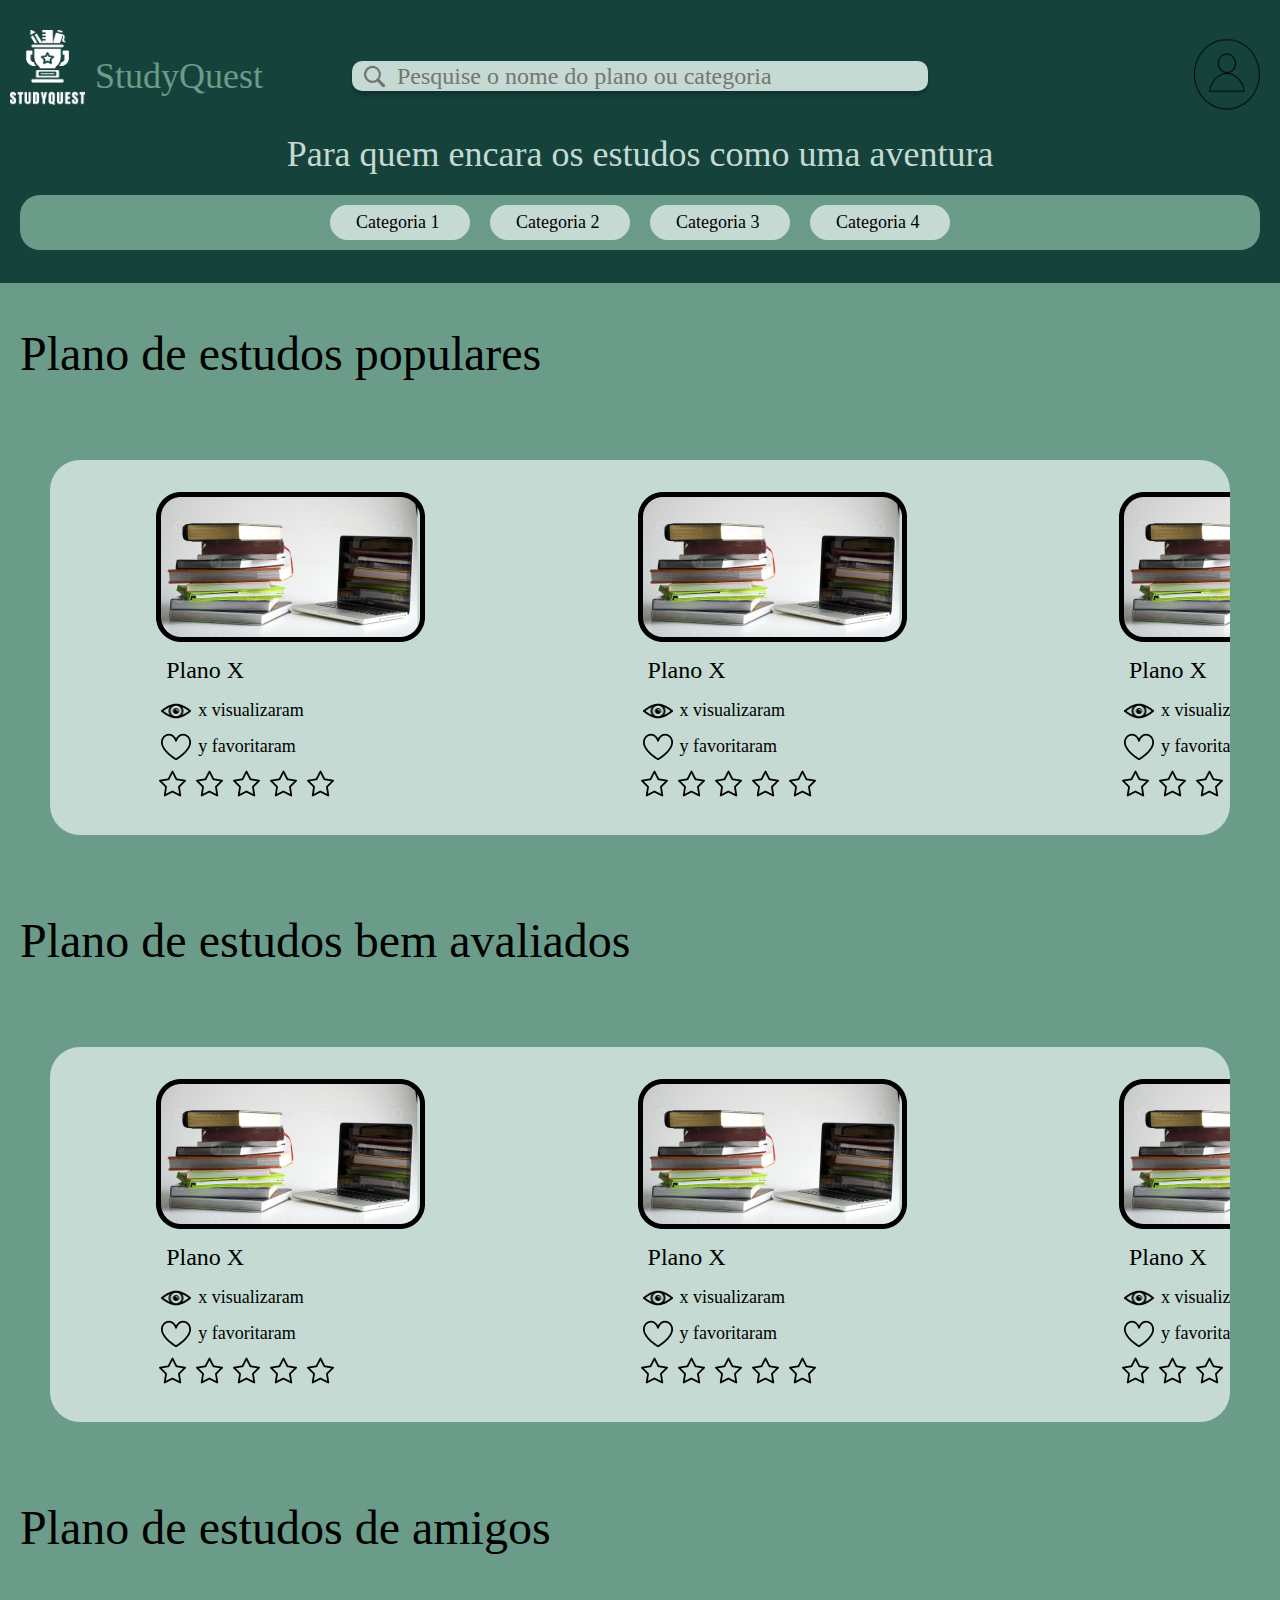
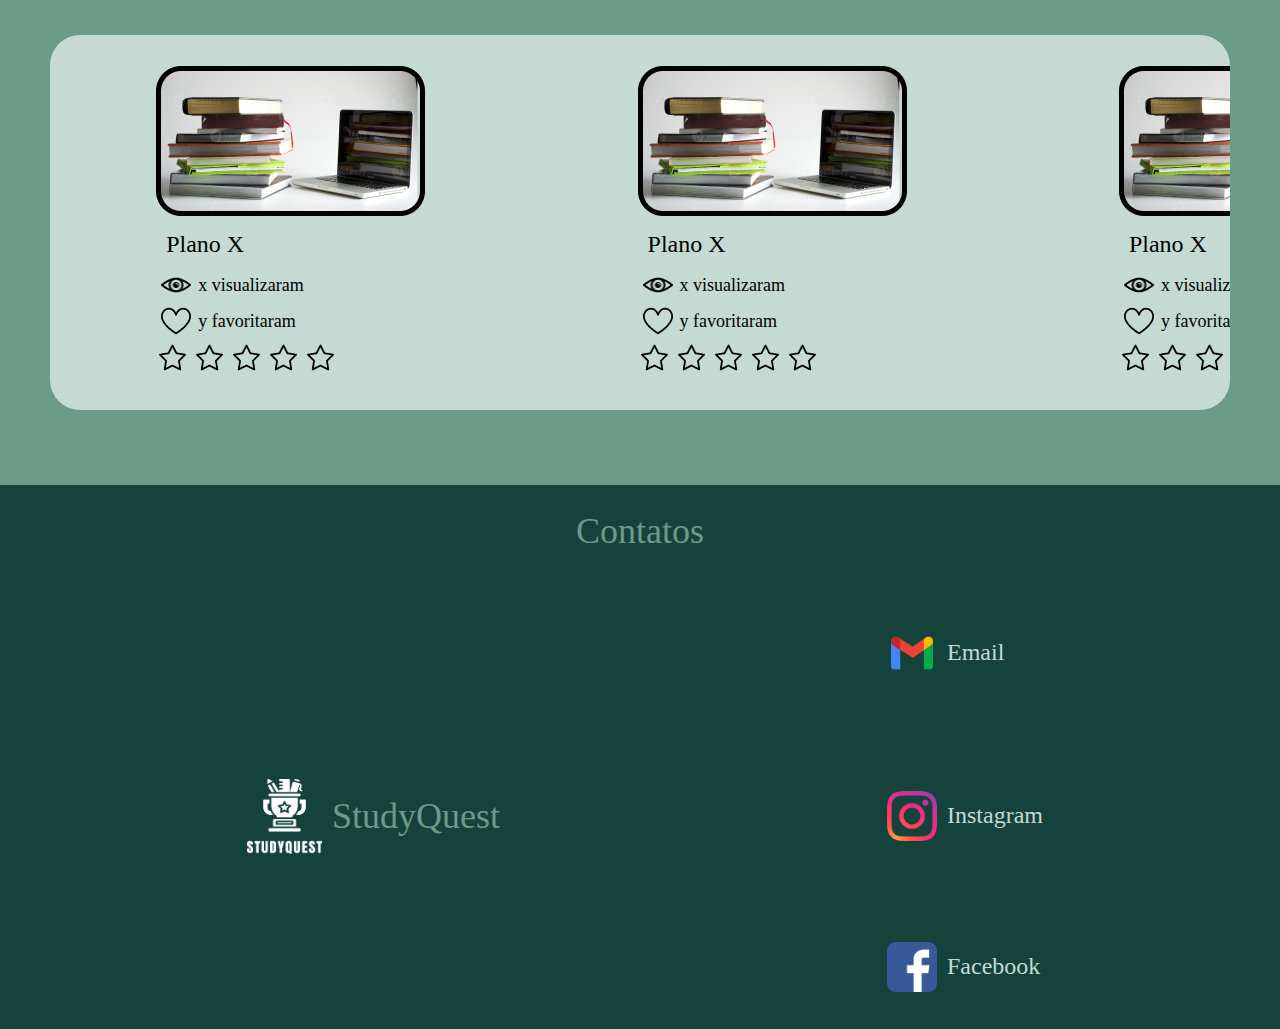
==== commit 578a052b: "Correcoes" ====
--- a/index.html
+++ b/index.html
@@ -10,19 +10,20 @@
     <body>
         <header>
             <div class="container">
-                <a href="index.html">
-                    <img src="HomePage\fodasse.png" alt="Logo StudyQuest">
-                    <p id="nomeSite">StudyQuest</p>
-                </a>
+                <div class="logodiv">
+                    <a href="index.html">
+                        <img src="HomePage\logo-studyquestbranca.png" class="logo" alt="Logo StudyQuest">
+                        <p id="nomeSite">StudyQuest</p>
+                    </a>
+                </div>
                 <div class="searchComponents">
-                    <img id="lupa" src="HomePage\lupa.png" alt="Lupa">
-                    <form id="searchBar" action= "" method = "GET" >
-                        <input type="search" name="seachText" placeholder="Pesquise o nome do plano ou categoria">
-                    </form>
-                </div>
-                <button>
-                    <img src="HomePage\perfil.png" alt="Logo StudyQuest">
-                </button>
+                    <input type="search" name="seachText" placeholder="Pesquise o nome do plano ou categoria">
+                </div>
+                <div class="butaoperfil">
+                    <button>
+                        <img src="HomePage\perfil.png" alt="Butao perfil">
+                    </button>
+                </div>
             </div>
             <div class="categoria">
                 <p id="slogan">Para quem encara os estudos como uma aventura</p>
@@ -38,8 +39,10 @@
             <h2>Plano de estudos populares</h2>
             <div class = "Roll">
                 <div class = "plano">
-                    <img src="HomePage\livros.png" alt="Foto plano">
-                    <h3>Plano X</h3>
+                    <a href = "">
+                        <img src="HomePage\livros.png" alt="Foto plano">
+                        <h3 class="Titulo">Plano X</h3>
+                    </a>
                     <div class="Visualizar">
                         <img src="HomePage\olho.png" alt="Foto plano">
                         <p>x visualizaram</p>
@@ -57,27 +60,31 @@
                     </div>
                 </div>
                 <div class = "plano">
-                    <img src="HomePage\livros.png" alt="Foto plano">
-                    <h3 class="Titulo">Plano X</h3>
-                    <div class="Visualizar">
-                        <img src="HomePage\olho.png" alt="Foto plano">
-                        <p class="Autor">x visualizaram</p>
-                    </div>
-                    <div class="Favoritar">
-                        <img src="HomePage\coracao.png" alt="Foto plano">
-                        <p class="Autor">y favoritaram</p>
-                    </div>
-                    <div class="Estrelas">
-                        <img src="HomePage\estrela.png" alt="Estrela1">
-                        <img src="HomePage\estrela.png" alt="Estrela2">
-                        <img src="HomePage\estrela.png" alt="Estrela3">
-                        <img src="HomePage\estrela.png" alt="Estrela4">
-                        <img src="HomePage\estrela.png" alt="Estrela5">
-                    </div>
-                </div>
-                <div class = "plano">
-                    <img src="HomePage\livros.png" alt="Foto plano">
-                    <h3 class="Titulo">Plano X</h3>
+                    <a href = "">
+                        <img src="HomePage\livros.png" alt="Foto plano">
+                        <h3 class="Titulo">Plano X</h3>
+                    </a>
+                    <div class="Visualizar">
+                        <img src="HomePage\olho.png" alt="Foto plano">
+                        <p class="Autor">x visualizaram</p>
+                    </div>
+                    <div class="Favoritar">
+                        <img src="HomePage\coracao.png" alt="Foto plano">
+                        <p class="Autor">y favoritaram</p>
+                    </div>
+                    <div class="Estrelas">
+                        <img src="HomePage\estrela.png" alt="Estrela1">
+                        <img src="HomePage\estrela.png" alt="Estrela2">
+                        <img src="HomePage\estrela.png" alt="Estrela3">
+                        <img src="HomePage\estrela.png" alt="Estrela4">
+                        <img src="HomePage\estrela.png" alt="Estrela5">
+                    </div>
+                </div>
+                <div class = "plano">
+                    <a href = "">
+                        <img src="HomePage\livros.png" alt="Foto plano">
+                        <h3 class="Titulo">Plano X</h3>
+                    </a>
                     <div class="Visualizar">
                         <img src="HomePage\olho.png" alt="Foto plano">
                         <p class="Autor">x visualizaram</p>
@@ -98,46 +105,52 @@
         <h2>Plano de estudos bem avaliados</h2>
             <div class = "Roll">
                 <div class = "plano">
-                    <img src="HomePage\livros.png" alt="Foto plano">
-                    <h3 class="Titulo">Plano X</h3>
-                    <div class="Visualizar">
-                        <img src="HomePage\olho.png" alt="Foto plano">
-                        <p class="Autor">x visualizaram</p>
-                    </div>
-                    <div class="Favoritar">
-                        <img src="HomePage\coracao.png" alt="Foto plano">
-                        <p class="Autor">y favoritaram</p>
-                    </div>
-                    <div class="Estrelas">
-                        <img src="HomePage\estrela.png" alt="Estrela1">
-                        <img src="HomePage\estrela.png" alt="Estrela2">
-                        <img src="HomePage\estrela.png" alt="Estrela3">
-                        <img src="HomePage\estrela.png" alt="Estrela4">
-                        <img src="HomePage\estrela.png" alt="Estrela5">
-                    </div>
-                </div>
-                <div class = "plano">
-                    <img src="HomePage\livros.png" alt="Foto plano">
-                    <h3 class="Titulo">Plano X</h3>
-                    <div class="Visualizar">
-                        <img src="HomePage\olho.png" alt="Foto plano">
-                        <p class="Autor">x visualizaram</p>
-                    </div>
-                    <div class="Favoritar">
-                        <img src="HomePage\coracao.png" alt="Foto plano">
-                        <p class="Autor">y favoritaram</p>
-                    </div>
-                    <div class="Estrelas">
-                        <img src="HomePage\estrela.png" alt="Estrela1">
-                        <img src="HomePage\estrela.png" alt="Estrela2">
-                        <img src="HomePage\estrela.png" alt="Estrela3">
-                        <img src="HomePage\estrela.png" alt="Estrela4">
-                        <img src="HomePage\estrela.png" alt="Estrela5">
-                    </div>
-                </div>
-                <div class = "plano">
-                    <img src="HomePage\livros.png" alt="Foto plano">
-                    <h3 class="Titulo">Plano X</h3>
+                    <a href = "">
+                        <img src="HomePage\livros.png" alt="Foto plano">
+                        <h3 class="Titulo">Plano X</h3>
+                    </a>
+                    <div class="Visualizar">
+                        <img src="HomePage\olho.png" alt="Foto plano">
+                        <p class="Autor">x visualizaram</p>
+                    </div>
+                    <div class="Favoritar">
+                        <img src="HomePage\coracao.png" alt="Foto plano">
+                        <p class="Autor">y favoritaram</p>
+                    </div>
+                    <div class="Estrelas">
+                        <img src="HomePage\estrela.png" alt="Estrela1">
+                        <img src="HomePage\estrela.png" alt="Estrela2">
+                        <img src="HomePage\estrela.png" alt="Estrela3">
+                        <img src="HomePage\estrela.png" alt="Estrela4">
+                        <img src="HomePage\estrela.png" alt="Estrela5">
+                    </div>
+                </div>
+                <div class = "plano">
+                    <a href = "">
+                        <img src="HomePage\livros.png" alt="Foto plano">
+                        <h3 class="Titulo">Plano X</h3>
+                    </a>
+                    <div class="Visualizar">
+                        <img src="HomePage\olho.png" alt="Foto plano">
+                        <p class="Autor">x visualizaram</p>
+                    </div>
+                    <div class="Favoritar">
+                        <img src="HomePage\coracao.png" alt="Foto plano">
+                        <p class="Autor">y favoritaram</p>
+                    </div>
+                    <div class="Estrelas">
+                        <img src="HomePage\estrela.png" alt="Estrela1">
+                        <img src="HomePage\estrela.png" alt="Estrela2">
+                        <img src="HomePage\estrela.png" alt="Estrela3">
+                        <img src="HomePage\estrela.png" alt="Estrela4">
+                        <img src="HomePage\estrela.png" alt="Estrela5">
+                    </div>
+                </div>
+                <div class = "plano">
+                    <a href = "">
+                        <img src="HomePage\livros.png" alt="Foto plano">
+                        <h3 class="Titulo">Plano X</h3>
+                    </a>
                     <div class="Visualizar">
                         <img src="HomePage\olho.png" alt="Foto plano">
                         <p class="Autor">x visualizaram</p>
@@ -158,46 +171,52 @@
         <h2>Plano de estudos de amigos</h2>
             <div class = "Roll">
                 <div class = "plano">
-                    <img src="HomePage\livros.png" alt="Foto plano">
-                    <h3 class="Titulo">Plano X</h3>
-                    <div class="Visualizar">
-                        <img src="HomePage\olho.png" alt="Foto plano">
-                        <p class="Autor">x visualizaram</p>
-                    </div>
-                    <div class="Favoritar">
-                        <img src="HomePage\coracao.png" alt="Foto plano">
-                        <p class="Autor">y favoritaram</p>
-                    </div>
-                    <div class="Estrelas">
-                        <img src="HomePage\estrela.png" alt="Estrela1">
-                        <img src="HomePage\estrela.png" alt="Estrela2">
-                        <img src="HomePage\estrela.png" alt="Estrela3">
-                        <img src="HomePage\estrela.png" alt="Estrela4">
-                        <img src="HomePage\estrela.png" alt="Estrela5">
-                    </div>
-                </div>
-                <div class = "plano">
-                    <img src="HomePage\livros.png" alt="Foto plano">
-                    <h3 class="Titulo">Plano X</h3>
-                    <div class="Visualizar">
-                        <img src="HomePage\olho.png" alt="Foto plano">
-                        <p class="Autor">x visualizaram</p>
-                    </div>
-                    <div class="Favoritar">
-                        <img src="HomePage\coracao.png" alt="Foto plano">
-                        <p class="Autor">y favoritaram</p>
-                    </div>
-                    <div class="Estrelas">
-                        <img src="HomePage\estrela.png" alt="Estrela1">
-                        <img src="HomePage\estrela.png" alt="Estrela2">
-                        <img src="HomePage\estrela.png" alt="Estrela3">
-                        <img src="HomePage\estrela.png" alt="Estrela4">
-                        <img src="HomePage\estrela.png" alt="Estrela5">
-                    </div>
-                </div>
-                <div class = "plano">
-                    <img src="HomePage\livros.png" alt="Foto plano">
-                    <h3 class="Titulo">Plano X</h3>
+                    <a href = "">
+                        <img src="HomePage\livros.png" alt="Foto plano">
+                        <h3 class="Titulo">Plano X</h3>
+                    </a>
+                    <div class="Visualizar">
+                        <img src="HomePage\olho.png" alt="Foto plano">
+                        <p class="Autor">x visualizaram</p>
+                    </div>
+                    <div class="Favoritar">
+                        <img src="HomePage\coracao.png" alt="Foto plano">
+                        <p class="Autor">y favoritaram</p>
+                    </div>
+                    <div class="Estrelas">
+                        <img src="HomePage\estrela.png" alt="Estrela1">
+                        <img src="HomePage\estrela.png" alt="Estrela2">
+                        <img src="HomePage\estrela.png" alt="Estrela3">
+                        <img src="HomePage\estrela.png" alt="Estrela4">
+                        <img src="HomePage\estrela.png" alt="Estrela5">
+                    </div>
+                </div>
+                <div class = "plano">
+                    <a href = "">
+                        <img src="HomePage\livros.png" alt="Foto plano">
+                        <h3 class="Titulo">Plano X</h3>
+                    </a>
+                    <div class="Visualizar">
+                        <img src="HomePage\olho.png" alt="Foto plano">
+                        <p class="Autor">x visualizaram</p>
+                    </div>
+                    <div class="Favoritar">
+                        <img src="HomePage\coracao.png" alt="Foto plano">
+                        <p class="Autor">y favoritaram</p>
+                    </div>
+                    <div class="Estrelas">
+                        <img src="HomePage\estrela.png" alt="Estrela1">
+                        <img src="HomePage\estrela.png" alt="Estrela2">
+                        <img src="HomePage\estrela.png" alt="Estrela3">
+                        <img src="HomePage\estrela.png" alt="Estrela4">
+                        <img src="HomePage\estrela.png" alt="Estrela5">
+                    </div>
+                </div>
+                <div class = "plano">
+                    <a href = "">
+                        <img src="HomePage\livros.png" alt="Foto plano">
+                        <h3 class="Titulo">Plano X</h3>
+                    </a>
                     <div class="Visualizar">
                         <img src="HomePage\olho.png" alt="Foto plano">
                         <p class="Autor">x visualizaram</p>
@@ -220,19 +239,19 @@
             <h2>Contatos</h2>
             <div class="bottomContainer">
                 <a class="item1" href="mailto:">
-                    <img src="HomePage\fodasse.png" alt="Logo Gmail">
+                    <img src="HomePage\logo-gmail.png" alt="Logo Gmail">
                     <p>Email</p>
                 </a>
                 <a class="item2" href="index.html">
-                    <img src="HomePage\fodasse.png" alt="Logo StudyQuest">
+                    <img src="HomePage\logo-studyquestbranca.png" class="logo" alt="Logo StudyQuest">
                     <p>StudyQuest</p>
                 </a>
                 <a class="item3" href="">
-                    <img src="HomePage\fodasse.png" alt="Logo Instagram">
+                    <img src="HomePage\logo-instagram.png" alt="Logo Instagram">
                     <p>Instagram</p>
                 </a>
                 <a class="item4" href="">
-                    <img src="HomePage\fodasse.png" alt="Logo Facebook">
+                    <img src="HomePage\logo-facebook.png" alt="Logo Facebook">
                     <p>Facebook</p>
                 </a>
             </div>
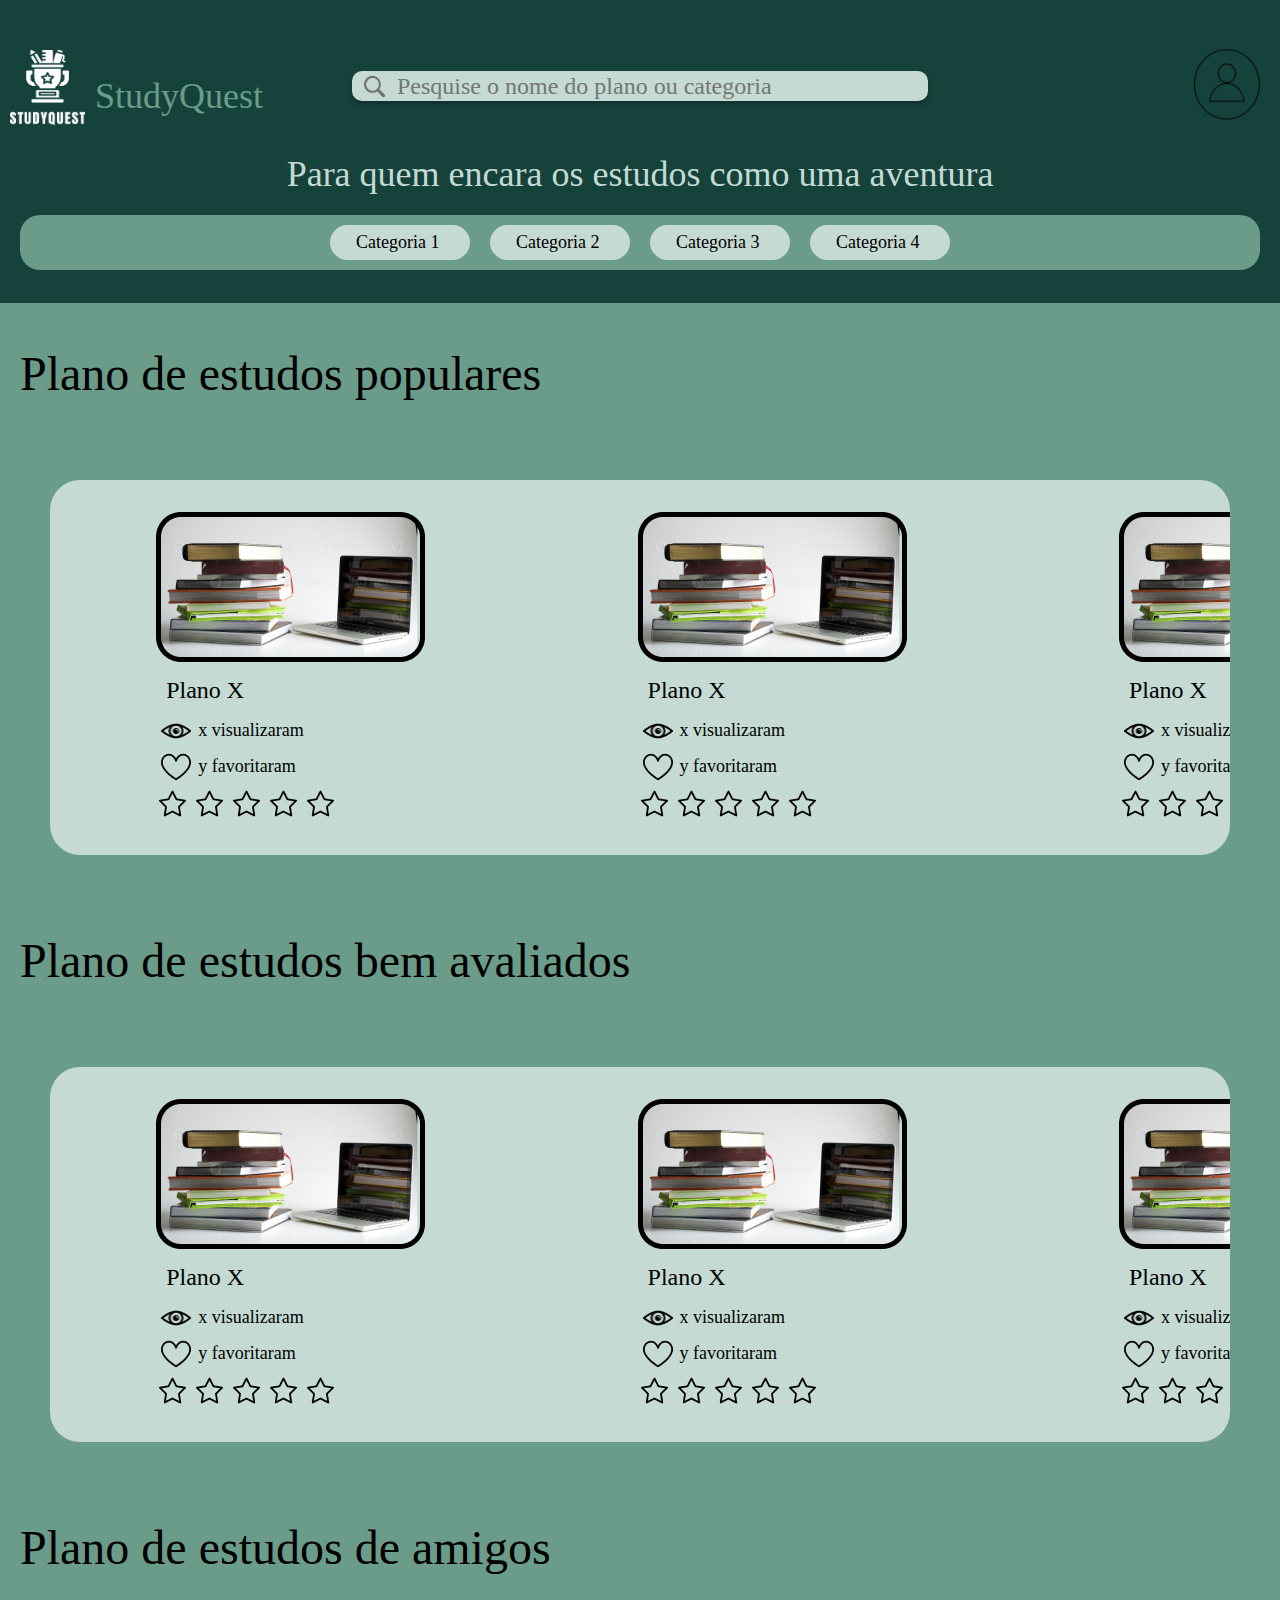
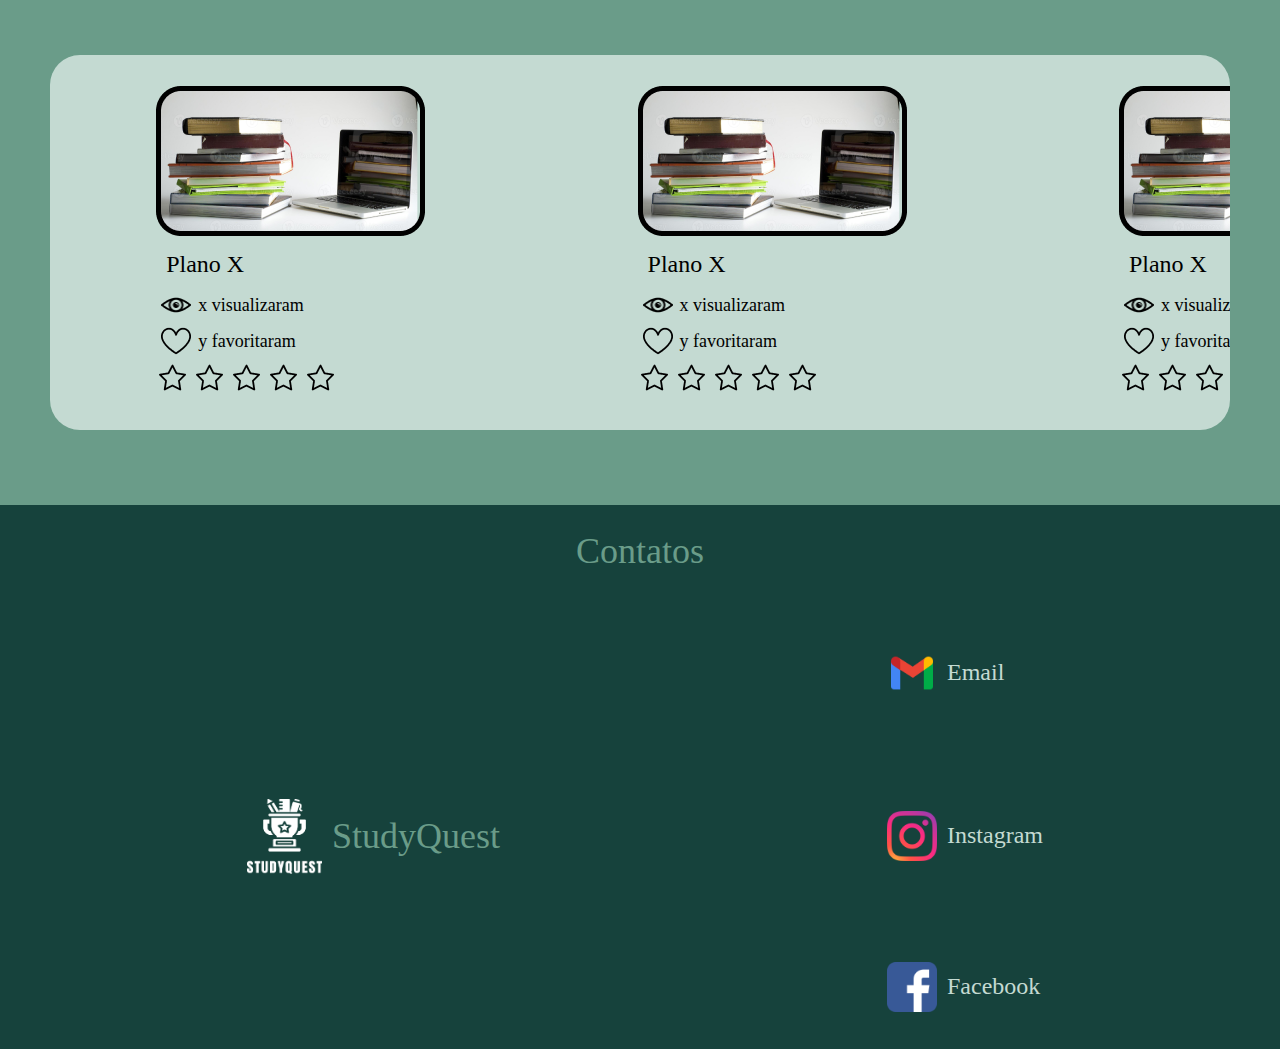
==== commit afabd42f: "Correcoes" ====
--- a/index.html
+++ b/index.html
@@ -4,7 +4,7 @@
         <meta charset="UTF-8">
         <meta name="viewport" content="width=device-width, initial-scale=1.0">
         <meta name="description" content="Uma plataforma de divulgação de planos de estudo para aqueles que encaram o estudo como uma aventura! ">
-        <title>StudyQuest - Home Page</title>
+        <title>StudyQuest - Home</title>
         <link rel="stylesheet" href="HomePage\HomePageStyle.css">
     </head>
     <body>
